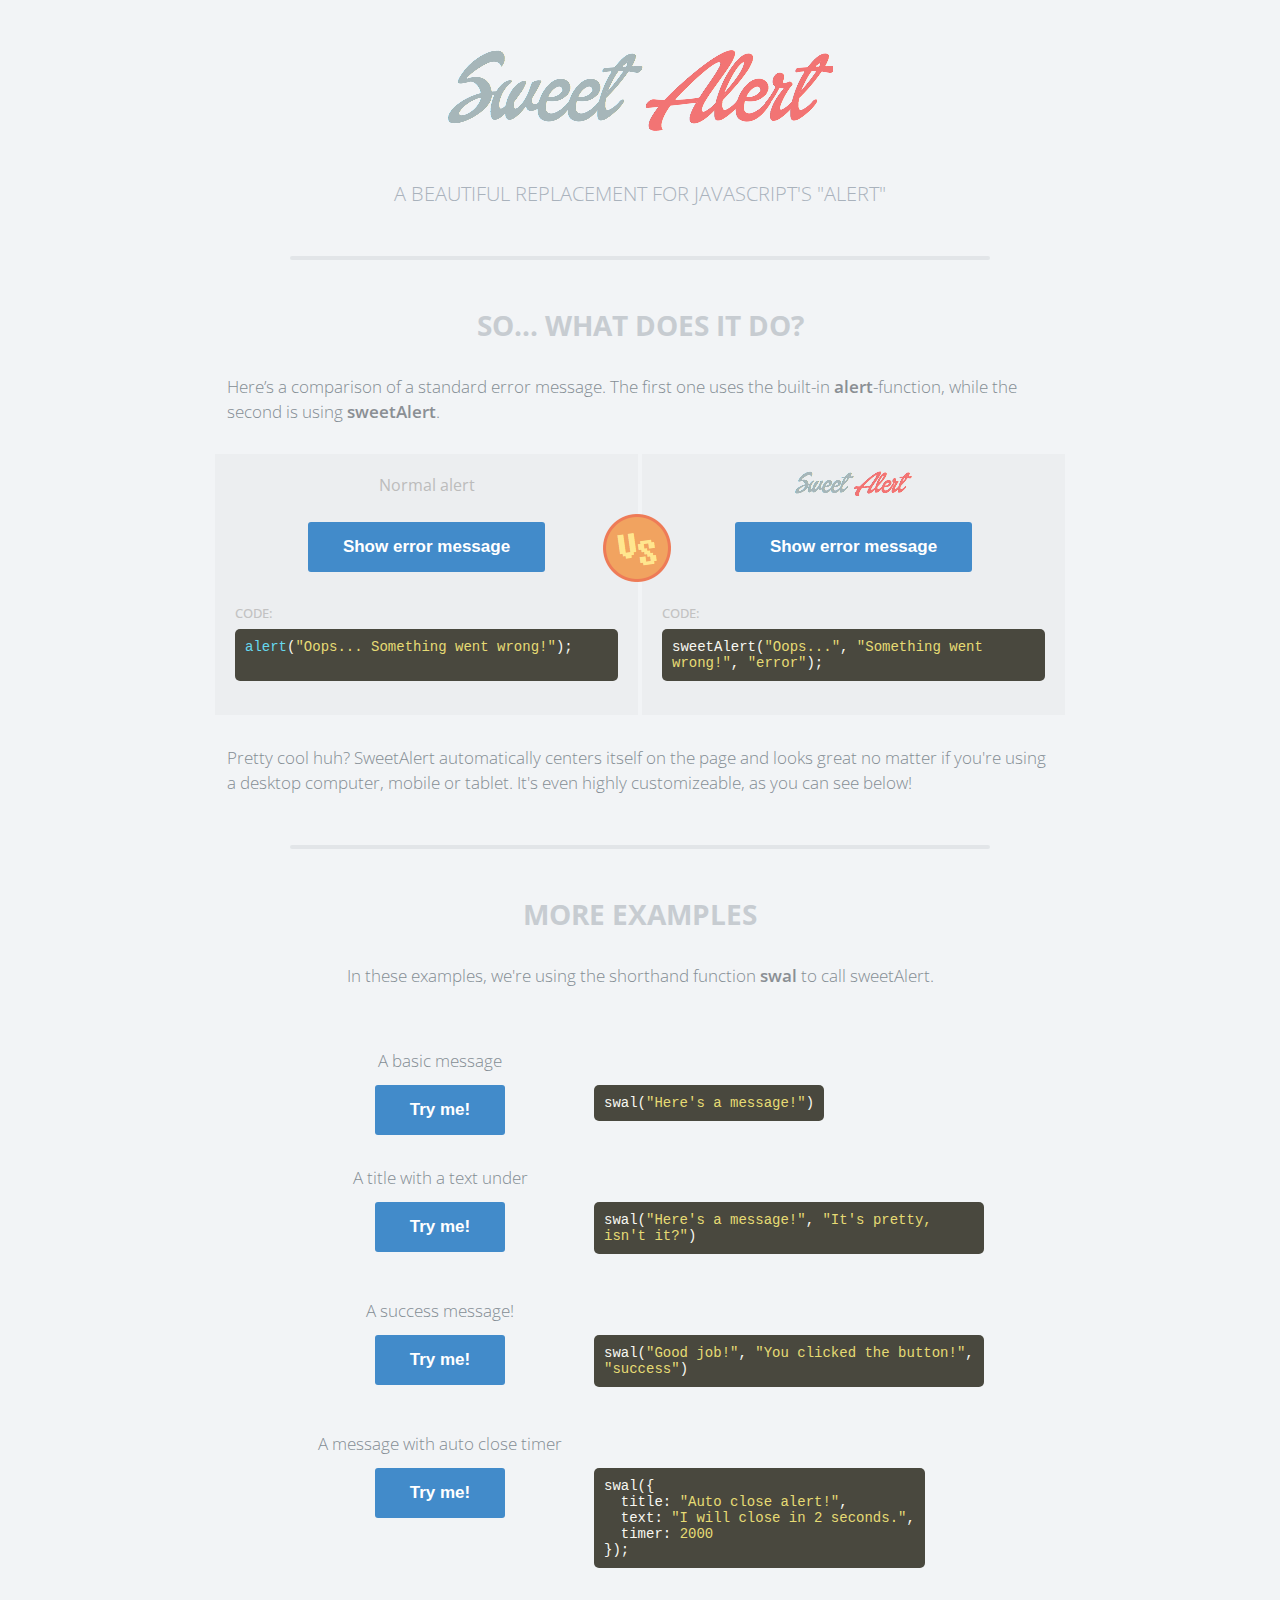
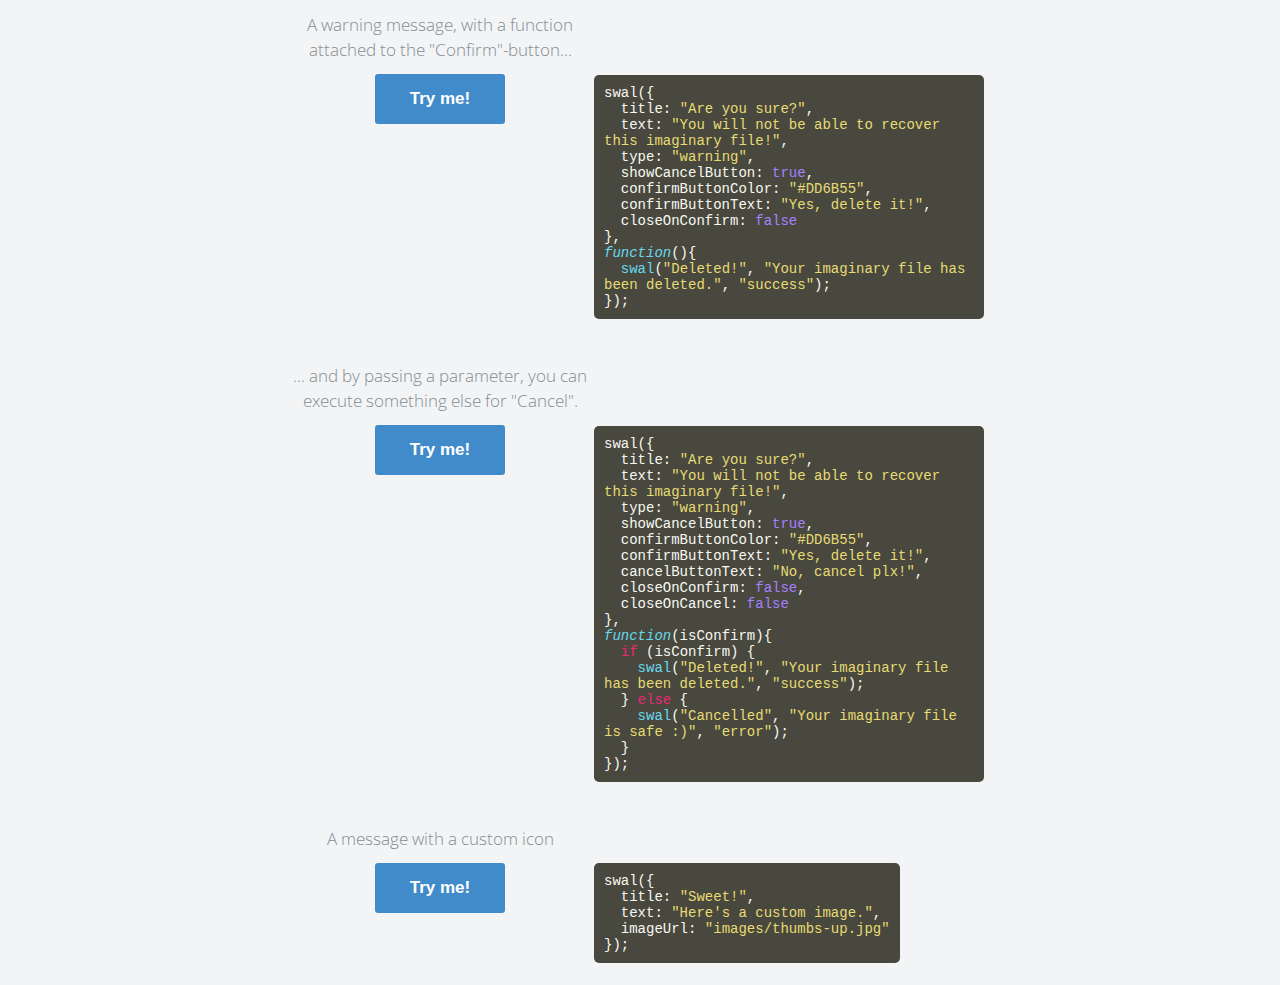
==== webModule/src/main/webapp/plugs/sweet-alert/index.html @ c9e10dd2 "first commit" ====
<!DOCTYPE HTML>
<html>
<head>
  <meta charset="utf-8">
  <meta http-equiv="Content-Type" content="text/html; charset=UTF-8" />
  <meta name="viewport" content="width=device-width, initial-scale=1, maximum-scale=1, user-scalable=0" />
  <link rel="stylesheet" href="css/example.css">
  <!-- This is what you need -->
  <script src="js/sweet-alert.js"></script>
  <link rel="stylesheet" href="css/sweet-alert.css">
  <!--.......................-->

</head>

<body>

<h1>Sweet Alert</h1>
<h2>A beautiful replacement for Javascript's "Alert"</h2>


<!-- What does it do? -->
<h3>So... What does it do?</h3>
<p>Here’s a comparison of a standard error message. The first one uses the built-in <strong>alert</strong>-function, while the second is using <strong>sweetAlert</strong>.</p>

<div class="showcase normal">
	<h4>Normal alert</h4>
	<button>Show error message</button>

	<h5>Code:</h5>
	<pre><span class="func">alert</span>(<span class="str">"Oops... Something went wrong!"</span>);

	</pre>

	<div class="vs-icon"></div>
</div>

<div class="showcase sweet">
	<h4>Sweet Alert</h4>
	<button>Show error message</button>

	<h5>Code:</h5>
	<pre>sweetAlert(<span class="str">"Oops..."</span>, <span class="str">"Something went wrong!"</span>, <span class="str">"error"</span>);</pre>
</div>

<p>Pretty cool huh? SweetAlert automatically centers itself on the page and looks great no matter if you're using a desktop computer, mobile or tablet. It's even highly customizeable, as you can see below!</p>


<!-- Examples -->
<h3>More examples</h3>

<p class="center">In these examples, we're using the shorthand function <strong>swal</strong> to call sweetAlert.</p>

<ul class="examples">

	<li class="message">
		<div class="ui">
			<p>A basic message</p>
			<button>Try me!</button>
		</div>
		<pre>swal(<span class="str">"Here's a message!"</span>)</pre>
	</li>

	<li class="title-text">
		<div class="ui">
			<p>A title with a text under</p>
			<button>Try me!</button>
		</div>
		<pre>swal(<span class="str">"Here's a message!"</span>, <span class="str">"It's pretty, isn't it?"</span>)</pre>
	</li>

	<li class="success">
		<div class="ui">
			<p>A success message!</p>
			<button>Try me!</button>
		</div>
		<pre>swal(<span class="str">"Good job!"</span>, <span class="str">"You clicked the button!"</span>, <span class="str">"success"</span>)</pre>
	</li>

	<li class="timer">
		<div class="ui">
			<p>A message with auto close timer</p>
			<button>Try me!</button>
		</div>
		<pre>swal({
&nbsp;&nbsp;title: <span class="str">"Auto close alert!"</span>,
&nbsp;&nbsp;text: <span class="str">"I will close in 2 seconds."</span>,
&nbsp;&nbsp;timer: <span class="str">2000</span>
});</pre>
	</li>

	<li class="warning confirm">
		<div class="ui">
			<p>A warning message, with a function attached to the "Confirm"-button...</p>
			<button>Try me!</button>
		</div>
		<pre>swal({
&nbsp;&nbsp;title: <span class="str">"Are you sure?"</span>,
&nbsp;&nbsp;text: <span class="str">"You will not be able to recover this imaginary file!"</span>,
&nbsp;&nbsp;type: <span class="str">"warning"</span>,
&nbsp;&nbsp;showCancelButton: <span class="val">true</span>,
&nbsp;&nbsp;confirmButtonColor: <span class="str">"#DD6B55"</span>,
&nbsp;&nbsp;confirmButtonText: <span class="str">"Yes, delete it!"</span>,
&nbsp;&nbsp;closeOnConfirm: <span class="val">false</span>
},
<span class="func"><i>function</i></span>(){
&nbsp;&nbsp;<span class="func">swal</span>(<span class="str">"Deleted!"</span>, <span class="str">"Your imaginary file has been deleted."</span>, <span class="str">"success"</span>);
});</pre>
	</li>

	<li class="warning cancel">
		<div class="ui">
			<p>... and by passing a parameter, you can execute something else for "Cancel".</p>
			<button>Try me!</button>
		</div>
		<pre>swal({
&nbsp;&nbsp;title: <span class="str">"Are you sure?"</span>,
&nbsp;&nbsp;text: <span class="str">"You will not be able to recover this imaginary file!"</span>,
&nbsp;&nbsp;type: <span class="str">"warning"</span>,
&nbsp;&nbsp;showCancelButton: <span class="val">true</span>,
&nbsp;&nbsp;confirmButtonColor: <span class="str">"#DD6B55"</span>,
&nbsp;&nbsp;confirmButtonText: <span class="str">"Yes, delete it!"</span>,
&nbsp;&nbsp;cancelButtonText: <span class="str">"No, cancel plx!"</span>,
&nbsp;&nbsp;closeOnConfirm: <span class="val">false</span>,
&nbsp;&nbsp;closeOnCancel: <span class="val">false</span>
},
<span class="func"><i>function</i></span>(isConfirm){
&nbsp;&nbsp;<span class="tag">if</span> (isConfirm) {
&nbsp;&nbsp;&nbsp;&nbsp;<span class="func">swal</span>(<span class="str">"Deleted!"</span>, <span class="str">"Your imaginary file has been deleted."</span>, <span class="str">"success"</span>);
&nbsp;&nbsp;} <span class="tag">else</span> {
	&nbsp;&nbsp;&nbsp;&nbsp;<span class="func">swal</span>(<span class="str">"Cancelled"</span>, <span class="str">"Your imaginary file is safe :)"</span>, <span class="str">"error"</span>);
&nbsp;&nbsp;}
});</pre>
	</li>

	<li class="custom-icon">
		<div class="ui">
			<p>A message with a custom icon</p>
			<button>Try me!</button>
		</div>
		<pre>swal({
&nbsp;&nbsp;title: <span class="str">"Sweet!"</span>,
&nbsp;&nbsp;text: <span class="str">"Here's a custom image."</span>,
&nbsp;&nbsp;imageUrl: <span class="str">"images/thumbs-up.jpg"</span>
});</pre>
	</li>

</ul>





<script>



document.querySelector('.showcase.normal button').onclick = function(){
	alert("Oops... Something went wrong!");
};

document.querySelector('.showcase.sweet button').onclick = function(){
	swal("Oops...", "Something went wrong!", "error");
};

document.querySelector('ul.examples li.message button').onclick = function(){
	swal("Here's a message!");
};

document.querySelector('ul.examples li.timer button').onclick = function(){
	swal({
		title: "Auto close alert!",
		text: "I will close in 2 seconds.",
		timer: 2000
	});
};

document.querySelector('ul.examples li.title-text button').onclick = function(){
	swal("Here's a message!", "It's pretty, isn't it?")
};

document.querySelector('ul.examples li.success button').onclick = function(){
	swal("Good job!", "You clicked the button!", "success");
};

document.querySelector('ul.examples li.warning.confirm button').onclick = function(){
	swal({
		title: "Are you sure?",
		text: "You will not be able to recover this imaginary file!",
		type: "warning",
		showCancelButton: true,
		confirmButtonColor: '#DD6B55',
		confirmButtonText: 'Yes, delete it!',
		closeOnConfirm: false,
		//closeOnCancel: false
	},
	function(){
		swal("Deleted!", "Your imaginary file has been deleted!", "success");
	});
};

document.querySelector('ul.examples li.warning.cancel button').onclick = function(){
	swal({
		title: "Are you sure?",
		text: "You will not be able to recover this imaginary file!",
		type: "warning",
		showCancelButton: true,
		confirmButtonColor: '#DD6B55',
		confirmButtonText: 'Yes, delete it!',
		cancelButtonText: "No, cancel plx!",
		closeOnConfirm: false,
		closeOnCancel: false
	},
	function(isConfirm){
    if (isConfirm){
      swal("Deleted!", "Your imaginary file has been deleted!", "success");
    } else {
      swal("Cancelled", "Your imaginary file is safe :)", "error");
    }
	});
};

document.querySelector('ul.examples li.custom-icon button').onclick = function(){
	swal({
		title: "Sweet!",
		text: "Here's a custom image.",
		imageUrl: 'images/thumbs-up.jpg'
	});
};

</script>



</body>

</html>
---- webModule/src/main/webapp/plugs/sweet-alert/css/example.css ----
@import url(http://fonts.useso.com/css?family=Open+Sans:400,600,700,300);
@import url(http://fonts.useso.com/css?family=Open+Sans+Condensed:700);
body {
  background-color: #f2f4f6;
  font-family: 'Open Sans', sans-serif;
  text-align: center; }

h1 {
  background-image: url("images/logo_big.png");
  background-image: -webkit-image-set(url("../images/logo_big.png") 1x, url("../images/logo_big@2x.png") 2x);
  width: 385px;
  height: 81px;
  text-indent: -9999px;
  white-space: nowrap;
  margin: 50px auto; }
  @media all and (max-width: 420px) {
    h1 {
      width: 300px;
      background-size: contain;
      background-repeat: no-repeat;
      background-position: center; } }
  @media all and (max-width: 330px) {
    h1 {
      width: 250px; } }

h2 {
  font-size: 20px;
  color: #A9B2BC;
  line-height: 25px;
  text-transform: uppercase;
  font-weight: 300;
  text-align: center;
  display: block; }

h3 {
  font-size: 28px;
  color: #C7CCD1;
  text-transform: uppercase;
  font-family: 'Open Sans Condensed', sans-serif;
  margin-top: 100px;
  text-align: center;
  position: relative; }
  h3#download-section {
    margin-top: 50px;
    padding-top: 40px; }
  h3::after {
    content: "";
    background-color: #e2e5e8;
    height: 4px;
    width: 700px;
    left: 50%;
    margin-left: -350px;
    position: absolute;
    margin-top: -50px;
    border-radius: 2px; }
    @media all and (max-width: 740px) {
      h3::after {
        width: auto;
        left: 20px;
        right: 20px;
        margin-left: 0; } }

a {
  text-decoration: none; }

p {
  max-width: 826px;
  margin: 30px auto;
  font-size: 17px;
  font-weight: 300;
  color: #848D94;
  line-height: 25px;
  text-align: left; }
  p.center {
    text-align: center; }
  p strong {
    color: #8A8F94;
    font-weight: 600; }
  p a {
    color: #9ECADF;
    font-weight: 600; }
    p a:hover {
      text-decoration: underline; }
    p a.twitter {
      color: #5eaade; }
    p a.dribbble {
      color: #f26798; }
    p a.github {
      color: #323131; }

button, .button {
  background-color: #428BCA;
  color: white;
  border: none;
  box-shadow: none;
  font-size: 17px;
  font-weight: 500;
  font-weight: 600;
  border-radius: 3px;
  padding: 15px 35px;
  margin: 26px 5px 0 5px;
  cursor: pointer; }
  button:focus, .button:focus {
    outline: none; }
  button:hover, .button:hover {
    background-color: #6699cc; }
  button:active, .button:active {
    background-color: #81ccee; }
  button.cancel, .button.cancel {
    background-color: #D0D0D0; }
    button.cancel:hover, .button.cancel:hover {
      background-color: #c8c8c8; }
    button.cancel:active, .button.cancel:active {
      background-color: #b6b6b6; }
  button.download, .button.download {
    position: fixed;
    right: 30px;
    top: 0;
    background-color: rgba(255, 255, 255, 0.9);
    color: #ABCADA;
    font-weight: 500;
    text-transform: uppercase;
    z-index: 3; }
    @media all and (max-width: 1278px) {
      button.download, .button.download {
        display: none; } }

.center-container {
  max-width: 700px;
  margin: 70px auto; }

pre {
  background-color: #49483e;
  color: #f8f8f2;
  padding: 10px;
  border-radius: 5px;
  white-space: pre-line;
  text-align: left;
  font-size: 14px;
  max-width: 600px; }
  pre .str {
    color: #e6db74; }
  pre .func {
    color: #66d9ef; }
  pre .val {
    color: #a381ff; }
  pre .tag {
    color: #e92772; }
  pre .attr {
    color: #a6e22d; }

.showcase {
  background-color: #eceef0;
  padding: 20px;
  display: inline-block;
  width: 383px;
  vertical-align: top;
  position: relative; }
  @media all and (max-width: 865px) {
    .showcase {
      margin: 5px auto;
      padding: 46px 20px; } }
  @media all and (max-width: 440px) {
    .showcase {
      width: auto; } }
  .showcase h4 {
    font-size: 16px;
    color: #BCBCBC;
    line-height: 22px;
    margin: 0 auto;
    font-weight: 400; }
  .showcase.sweet h4 {
    width: 117px;
    height: 25px;
    margin-top: -3px;
    text-indent: -9999px;
    background-image: url("images/logo_small.png");
    background-image: -webkit-image-set(url("../images/logo_small.png") 1x, url("../images/logo_small@2x.png") 2x); }
  .showcase h5 {
    margin-bottom: -7px;
    text-align: left;
    font-weight: 500;
    text-transform: uppercase;
    color: #c2c2c2; }
  .showcase button {
    margin-bottom: 10px; }
  .showcase .vs-icon {
    background-image: url("images/vs_icon.png");
    background-image: -webkit-image-set(url("../images/vs_icon.png") 1x, url("../images/vs_icon@2x.png") 2x);
    width: 69px;
    height: 69px;
    position: absolute;
    right: -34px;
    top: 60px;
    z-index: 2; }
    @media all and (max-width: 865px) {
      .showcase .vs-icon {
        margin: 5px auto;
        right: auto;
        left: 50%;
        margin-left: -35px;
        top: auto;
        bottom: -35px; } }

ul.examples {
  list-style-type: none;
  width: 700px;
  margin: 0 auto;
  text-align: left;
  padding-left: 0; }
  @media all and (max-width: 758px) {
    ul.examples {
      width: auto; } }
  ul.examples li {
    padding-left: 0; }
  ul.examples .ui, ul.examples pre {
    display: inline-block;
    vertical-align: top; }
    @media all and (max-width: 758px) {
      ul.examples .ui, ul.examples pre {
        display: block;
        max-width: none;
        margin: 0 auto; } }
  ul.examples .ui {
    width: 300px;
    text-align: center; }
    ul.examples .ui button {
      margin-top: 12px; }
    ul.examples .ui p {
      text-align: center;
      margin-bottom: 0; }
  ul.examples pre {
    max-width: 370px;
    margin-top: 67px; }
    @media all and (max-width: 758px) {
      ul.examples pre {
        margin-top: 16px !important;
        margin-bottom: 60px; } }
  ul.examples .warning pre {
    margin-top: 93px; }

ol {
  max-width: 700px;
  margin: 70px auto;
  list-style-position: inside;
  padding-left: 0; }
  ol li {
    color: #A7ADB2; }
    ol li p {
      margin-bottom: 10px; }

table {
  width: 700px;
  font-size: 14px;
  color: #8a8f94;
  margin: 10px auto;
  text-align: left;
  border-collapse: collapse; }
  @media all and (max-width: 750px) {
    table {
      width: auto;
      margin: 10px 20px; } }
  table th {
    background-color: white;
    padding: 9px;
    color: #acb9be;
    font-weight: 400;
    text-align: center;
    position: relative; }
    table th .border-left, table th .border-right {
      position: absolute;
      background-color: white;
      border-radius: 50%;
      top: 0;
      left: -17px;
      width: 37px;
      height: 37px; }
    table th .border-right {
      left: auto;
      right: -17px; }
    @media all and (max-width: 750px) {
      table th:nth-child(2) {
        display: none; } }
  table td {
    padding: 10px 20px;
    vertical-align: top; }
    table td:first-child {
      padding-left: 0px; }
    table td:last-child {
      padding-right: 0px; }
    @media all and (max-width: 750px) {
      table td:nth-child(2) {
        display: none; } }
    @media all and (max-width: 360px) {
      table td {
        padding: 10px 4px; }
        table td b {
          font-size: 13px; } }

footer {
  margin-top: 100px;
  padding-bottom: 30px;
  color: #9A999F;
  display: inline-block;
  position: relative;
  color: gray;
  font-weight: 400;
  color: #93a1aa;
  font-weight: 300; }
  footer .te-logo {
    text-indent: -99999px;
    background-size: contain;
    background-repeat: no-repeat;
    background-position: center center;
    height: 16px;
    width: 16px;
    display: inline-block;
    margin-right: 5px;
    background-image: url("../images/te-logo-small.svg");
    position: absolute;
    left: -22px;
    top: 3px; }
---- webModule/src/main/webapp/plugs/sweet-alert/css/sweet-alert.css ----
@import url(//fonts.useso.com/css?family=Open+Sans:400,600,700,300);
.sweet-overlay {
  background-color: rgba(0, 0, 0, 0.4);
  position: fixed;
  left: 0;
  right: 0;
  top: 0;
  bottom: 0;
  display: none;
  z-index: 1000; }

.sweet-alert {
  background-color: white;
  font-family: 'Open Sans', sans-serif;
  width: 478px;
  padding: 17px;
  border-radius: 5px;
  text-align: center;
  position: fixed;
  left: 50%;
  top: 50%;
  margin-left: -256px;
  margin-top: -200px;
  overflow: hidden;
  display: none;
  z-index: 2000; }
  @media all and (max-width: 540px) {
    .sweet-alert {
      width: auto;
      margin-left: 0;
      margin-right: 0;
      left: 15px;
      right: 15px; } }
  .sweet-alert h2 {
    color: #575757;
    font-size: 30px;
    text-align: center;
    font-weight: 600;
    text-transform: none;
    position: relative;
    margin: 25px 0;
    padding: 0;
    line-height: 25px;
    display: block; }
  .sweet-alert p {
    color: #797979;
    font-size: 16px;
    text-align: center;
    font-weight: 300;
    position: relative;
    margin: 0;
    padding: 0;
    line-height: normal; }
  .sweet-alert button {
    background-color: #AEDEF4;
    color: white;
    border: none;
    box-shadow: none;
    font-size: 17px;
    font-weight: 500;
    border-radius: 5px;
    padding: 10px 32px;
    margin: 26px 5px 0 5px;
    cursor: pointer; }
    .sweet-alert button:focus {
      outline: none;
      box-shadow: 0 0 2px rgba(128, 179, 235, 0.5), inset 0 0 0 1px rgba(0, 0, 0, 0.05); }
    .sweet-alert button:hover {
      background-color: #a1d9f2; }
    .sweet-alert button:active {
      background-color: #81ccee; }
    .sweet-alert button.cancel {
      background-color: #D0D0D0; }
      .sweet-alert button.cancel:hover {
        background-color: #c8c8c8; }
      .sweet-alert button.cancel:active {
        background-color: #b6b6b6; }
      .sweet-alert button.cancel:focus {
        box-shadow: rgba(197, 205, 211, 0.8) 0px 0px 2px, rgba(0, 0, 0, 0.0470588) 0px 0px 0px 1px inset !important; }
    .sweet-alert button::-moz-focus-inner {
      border: 0; }
  .sweet-alert[data-has-cancel-button=false] button {
    box-shadow: none !important;background: rgb(62,167,233)!important }
  .sweet-alert .icon {
    width: 80px;
    height: 80px;
    border: 4px solid gray;
    border-radius: 50%;
    margin: 20px auto;
    padding: 0;
    position: relative;
    box-sizing: content-box; }
    .sweet-alert .icon.error {
      border-color: #F27474; }
      .sweet-alert .icon.error .x-mark {
        position: relative;
        display: block; }
      .sweet-alert .icon.error .line {
        position: absolute;
        height: 5px;
        width: 47px;
        background-color: #F27474;
        display: block;
        top: 37px;
        border-radius: 2px; }
        .sweet-alert .icon.error .line.left {
          -webkit-transform: rotate(45deg);
          transform: rotate(45deg);
          left: 17px; }
        .sweet-alert .icon.error .line.right {
          -webkit-transform: rotate(-45deg);
          transform: rotate(-45deg);
          right: 16px; }
    .sweet-alert .icon.warning {
      border-color: #F8BB86; }
      .sweet-alert .icon.warning .body {
        position: absolute;
        width: 5px;
        height: 47px;
        left: 50%;
        top: 10px;
        border-radius: 2px;
        margin-left: -2px;
        background-color: #F8BB86; }
      .sweet-alert .icon.warning .dot {
        position: absolute;
        width: 7px;
        height: 7px;
        border-radius: 50%;
        margin-left: -3px;
        left: 50%;
        bottom: 10px;
        background-color: #F8BB86; }
    .sweet-alert .icon.info {
      border-color: #C9DAE1; }
      .sweet-alert .icon.info::before {
        content: "";
        position: absolute;
        width: 5px;
        height: 29px;
        left: 50%;
        bottom: 17px;
        border-radius: 2px;
        margin-left: -2px;
        background-color: #C9DAE1; }
      .sweet-alert .icon.info::after {
        content: "";
        position: absolute;
        width: 7px;
        height: 7px;
        border-radius: 50%;
        margin-left: -3px;
        top: 19px;
        background-color: #C9DAE1; }
    .sweet-alert .icon.success {
      border-color: #A5DC86; }
      .sweet-alert .icon.success::before, .sweet-alert .icon.success::after {
        content: '';
        border-radius: 50%;
        position: absolute;
        width: 60px;
        height: 120px;
        background: white;
        -webkit-transform: rotate(45deg);
        transform: rotate(45deg); }
      .sweet-alert .icon.success::before {
        border-radius: 120px 0 0 120px;
        top: -7px;
        left: -33px;
        -webkit-transform: rotate(-45deg);
        transform: rotate(-45deg);
        -webkit-transform-origin: 60px 60px;
        transform-origin: 60px 60px; }
      .sweet-alert .icon.success::after {
        border-radius: 0 120px 120px 0;
        top: -11px;
        left: 30px;
        -webkit-transform: rotate(-45deg);
        transform: rotate(-45deg);
        -webkit-transform-origin: 0px 60px;
        transform-origin: 0px 60px; }
      .sweet-alert .icon.success .placeholder {
        width: 80px;
        height: 80px;
        border: 4px solid rgba(165, 220, 134, 0.2);
        border-radius: 50%;
        box-sizing: content-box;
        position: absolute;
        left: -4px;
        top: -4px;
        z-index: 2; }
      .sweet-alert .icon.success .fix {
        width: 5px;
        height: 90px;
        background-color: white;
        position: absolute;
        left: 28px;
        top: 8px;
        z-index: 1;
        -webkit-transform: rotate(-45deg);
        transform: rotate(-45deg); }
      .sweet-alert .icon.success .line {
        height: 5px;
        background-color: #A5DC86;
        display: block;
        border-radius: 2px;
        position: absolute;
        z-index: 2; }
        .sweet-alert .icon.success .line.tip {
          width: 25px;
          left: 14px;
          top: 46px;
          -webkit-transform: rotate(45deg);
          transform: rotate(45deg); }
        .sweet-alert .icon.success .line.long {
          width: 47px;
          right: 8px;
          top: 38px;
          -webkit-transform: rotate(-45deg);
          transform: rotate(-45deg); }
    .sweet-alert .icon.custom {
      background-size: contain;
      border-radius: 0;
      border: none;
      background-position: center center;
      background-repeat: no-repeat; }

/*
 * Animations
 */
@-webkit-keyframes showSweetAlert {
  0% {
    transform: scale(0.7);
    -webkit-transform: scale(0.7); }
  45% {
    transform: scale(1.05);
    -webkit-transform: scale(1.05); }
  80% {
    transform: scale(0.95);
    -webkit-tranform: scale(0.95); }
  100% {
    transform: scale(1);
    -webkit-transform: scale(1); } }
@-moz-keyframes showSweetAlert {
  0% {
    transform: scale(0.7);
    -webkit-transform: scale(0.7); }
  45% {
    transform: scale(1.05);
    -webkit-transform: scale(1.05); }
  80% {
    transform: scale(0.95);
    -webkit-tranform: scale(0.95); }
  100% {
    transform: scale(1);
    -webkit-transform: scale(1); } }
@keyframes showSweetAlert {
  0% {
    transform: scale(0.7);
    -webkit-transform: scale(0.7); }
  45% {
    transform: scale(1.05);
    -webkit-transform: scale(1.05); }
  80% {
    transform: scale(0.95);
    -webkit-tranform: scale(0.95); }
  100% {
    transform: scale(1);
    -webkit-transform: scale(1); } }
@-webkit-keyframes hideSweetAlert {
  0% {
    transform: scale(1);
    -webkit-transform: scale(1); }
  100% {
    transform: scale(0.5);
    -webkit-transform: scale(0.5); } }
@-moz-keyframes hideSweetAlert {
  0% {
    transform: scale(1);
    -webkit-transform: scale(1); }
  100% {
    transform: scale(0.5);
    -webkit-transform: scale(0.5); } }
@keyframes hideSweetAlert {
  0% {
    transform: scale(1);
    -webkit-transform: scale(1); }
  100% {
    transform: scale(0.5);
    -webkit-transform: scale(0.5); } }
.showSweetAlert {
  -webkit-animation: showSweetAlert 0.3s;
  -moz-animation: showSweetAlert 0.3s;
  animation: showSweetAlert 0.3s; }

.hideSweetAlert {
  -webkit-animation: hideSweetAlert 0.2s;
  -moz-animation: hideSweetAlert 0.2s;
  animation: hideSweetAlert 0.2s; }

@-webkit-keyframes animateSuccessTip {
  0% {
    width: 0;
    left: 1px;
    top: 19px; }
  54% {
    width: 0;
    left: 1px;
    top: 19px; }
  70% {
    width: 50px;
    left: -8px;
    top: 37px; }
  84% {
    width: 17px;
    left: 21px;
    top: 48px; }
  100% {
    width: 25px;
    left: 14px;
    top: 45px; } }
@-moz-keyframes animateSuccessTip {
  0% {
    width: 0;
    left: 1px;
    top: 19px; }
  54% {
    width: 0;
    left: 1px;
    top: 19px; }
  70% {
    width: 50px;
    left: -8px;
    top: 37px; }
  84% {
    width: 17px;
    left: 21px;
    top: 48px; }
  100% {
    width: 25px;
    left: 14px;
    top: 45px; } }
@keyframes animateSuccessTip {
  0% {
    width: 0;
    left: 1px;
    top: 19px; }
  54% {
    width: 0;
    left: 1px;
    top: 19px; }
  70% {
    width: 50px;
    left: -8px;
    top: 37px; }
  84% {
    width: 17px;
    left: 21px;
    top: 48px; }
  100% {
    width: 25px;
    left: 14px;
    top: 45px; } }
@-webkit-keyframes animateSuccessLong {
  0% {
    width: 0;
    right: 46px;
    top: 54px; }
  65% {
    width: 0;
    right: 46px;
    top: 54px; }
  84% {
    width: 55px;
    right: 0px;
    top: 35px; }
  100% {
    width: 47px;
    right: 8px;
    top: 38px; } }
@-moz-keyframes animateSuccessLong {
  0% {
    width: 0;
    right: 46px;
    top: 54px; }
  65% {
    width: 0;
    right: 46px;
    top: 54px; }
  84% {
    width: 55px;
    right: 0px;
    top: 35px; }
  100% {
    width: 47px;
    right: 8px;
    top: 38px; } }
@keyframes animateSuccessLong {
  0% {
    width: 0;
    right: 46px;
    top: 54px; }
  65% {
    width: 0;
    right: 46px;
    top: 54px; }
  84% {
    width: 55px;
    right: 0px;
    top: 35px; }
  100% {
    width: 47px;
    right: 8px;
    top: 38px; } }
@-webkit-keyframes rotatePlaceholder {
  0% {
    transform: rotate(-45deg);
    -webkit-transform: rotate(-45deg); }
  5% {
    transform: rotate(-45deg);
    -webkit-transform: rotate(-45deg); }
  12% {
    transform: rotate(-405deg);
    -webkit-transform: rotate(-405deg); }
  100% {
    transform: rotate(-405deg);
    -webkit-transform: rotate(-405deg); } }
@-moz-keyframes rotatePlaceholder {
  0% {
    transform: rotate(-45deg);
    -webkit-transform: rotate(-45deg); }
  5% {
    transform: rotate(-45deg);
    -webkit-transform: rotate(-45deg); }
  12% {
    transform: rotate(-405deg);
    -webkit-transform: rotate(-405deg); }
  100% {
    transform: rotate(-405deg);
    -webkit-transform: rotate(-405deg); } }
@keyframes rotatePlaceholder {
  0% {
    transform: rotate(-45deg);
    -webkit-transform: rotate(-45deg); }
  5% {
    transform: rotate(-45deg);
    -webkit-transform: rotate(-45deg); }
  12% {
    transform: rotate(-405deg);
    -webkit-transform: rotate(-405deg); }
  100% {
    transform: rotate(-405deg);
    -webkit-transform: rotate(-405deg); } }
.animateSuccessTip {
  -webkit-animation: animateSuccessTip 0.75s;
  -moz-animation: animateSuccessTip 0.75s;
  animation: animateSuccessTip 0.75s; }

.animateSuccessLong {
  -webkit-animation: animateSuccessLong 0.75s;
  -moz-animation: animateSuccessLong 0.75s;
  animation: animateSuccessLong 0.75s; }

.icon.success.animate::after {
  -webkit-animation: rotatePlaceholder 4.25s ease-in;
  -moz-animation: rotatePlaceholder 4.25s ease-in;
  animation: rotatePlaceholder 4.25s ease-in; }

@-webkit-keyframes animateErrorIcon {
  0% {
    transform: rotateX(100deg);
    -webkit-transform: rotateX(100deg);
    opacity: 0; }
  100% {
    transform: rotateX(0deg);
    -webkit-transform: rotateX(0deg);
    opacity: 1; } }
@-moz-keyframes animateErrorIcon {
  0% {
    transform: rotateX(100deg);
    -webkit-transform: rotateX(100deg);
    opacity: 0; }
  100% {
    transform: rotateX(0deg);
    -webkit-transform: rotateX(0deg);
    opacity: 1; } }
@keyframes animateErrorIcon {
  0% {
    transform: rotateX(100deg);
    -webkit-transform: rotateX(100deg);
    opacity: 0; }
  100% {
    transform: rotateX(0deg);
    -webkit-transform: rotateX(0deg);
    opacity: 1; } }
.animateErrorIcon {
  -webkit-animation: animateErrorIcon 0.5s;
  -moz-animation: animateErrorIcon 0.5s;
  animation: animateErrorIcon 0.5s; }

@-webkit-keyframes animateXMark {
  0% {
    transform: scale(0.4);
    -webkit-transform: scale(0.4);
    margin-top: 26px;
    opacity: 0; }
  50% {
    transform: scale(0.4);
    -webkit-transform: scale(0.4);
    margin-top: 26px;
    opacity: 0; }
  80% {
    transform: scale(1.15);
    -webkit-transform: scale(1.15);
    margin-top: -6px; }
  100% {
    transform: scale(1);
    -webkit-transform: scale(1);
    margin-top: 0;
    opacity: 1; } }
@-moz-keyframes animateXMark {
  0% {
    transform: scale(0.4);
    -webkit-transform: scale(0.4);
    margin-top: 26px;
    opacity: 0; }
  50% {
    transform: scale(0.4);
    -webkit-transform: scale(0.4);
    margin-top: 26px;
    opacity: 0; }
  80% {
    transform: scale(1.15);
    -webkit-transform: scale(1.15);
    margin-top: -6px; }
  100% {
    transform: scale(1);
    -webkit-transform: scale(1);
    margin-top: 0;
    opacity: 1; } }
@keyframes animateXMark {
  0% {
    transform: scale(0.4);
    -webkit-transform: scale(0.4);
    margin-top: 26px;
    opacity: 0; }
  50% {
    transform: scale(0.4);
    -webkit-transform: scale(0.4);
    margin-top: 26px;
    opacity: 0; }
  80% {
    transform: scale(1.15);
    -webkit-transform: scale(1.15);
    margin-top: -6px; }
  100% {
    transform: scale(1);
    -webkit-transform: scale(1);
    margin-top: 0;
    opacity: 1; } }
.animateXMark {
  -webkit-animation: animateXMark 0.5s;
  -moz-animation: animateXMark 0.5s;
  animation: animateXMark 0.5s; }

@-webkit-keyframes pulseWarning {
  0% {
    border-color: #F8D486; }
  100% {
    border-color: #F8BB86; } }
@-moz-keyframes pulseWarning {
  0% {
    border-color: #F8D486; }
  100% {
    border-color: #F8BB86; } }
@keyframes pulseWarning {
  0% {
    border-color: #F8D486; }
  100% {
    border-color: #F8BB86; } }
.pulseWarning {
  -webkit-animation: pulseWarning 0.75s infinite alternate;
  -moz-animation: pulseWarning 0.75s infinite alternate;
  animation: pulseWarning 0.75s infinite alternate; }

@-webkit-keyframes pulseWarningIns {
  0% {
    background-color: #F8D486; }
  100% {
    background-color: #F8BB86; } }
@-moz-keyframes pulseWarningIns {
  0% {
    background-color: #F8D486; }
  100% {
    background-color: #F8BB86; } }
@keyframes pulseWarningIns {
  0% {
    background-color: #F8D486; }
  100% {
    background-color: #F8BB86; } }
.pulseWarningIns {
  -webkit-animation: pulseWarningIns 0.75s infinite alternate;
  -moz-animation: pulseWarningIns 0.75s infinite alternate;
  animation: pulseWarningIns 0.75s infinite alternate; }
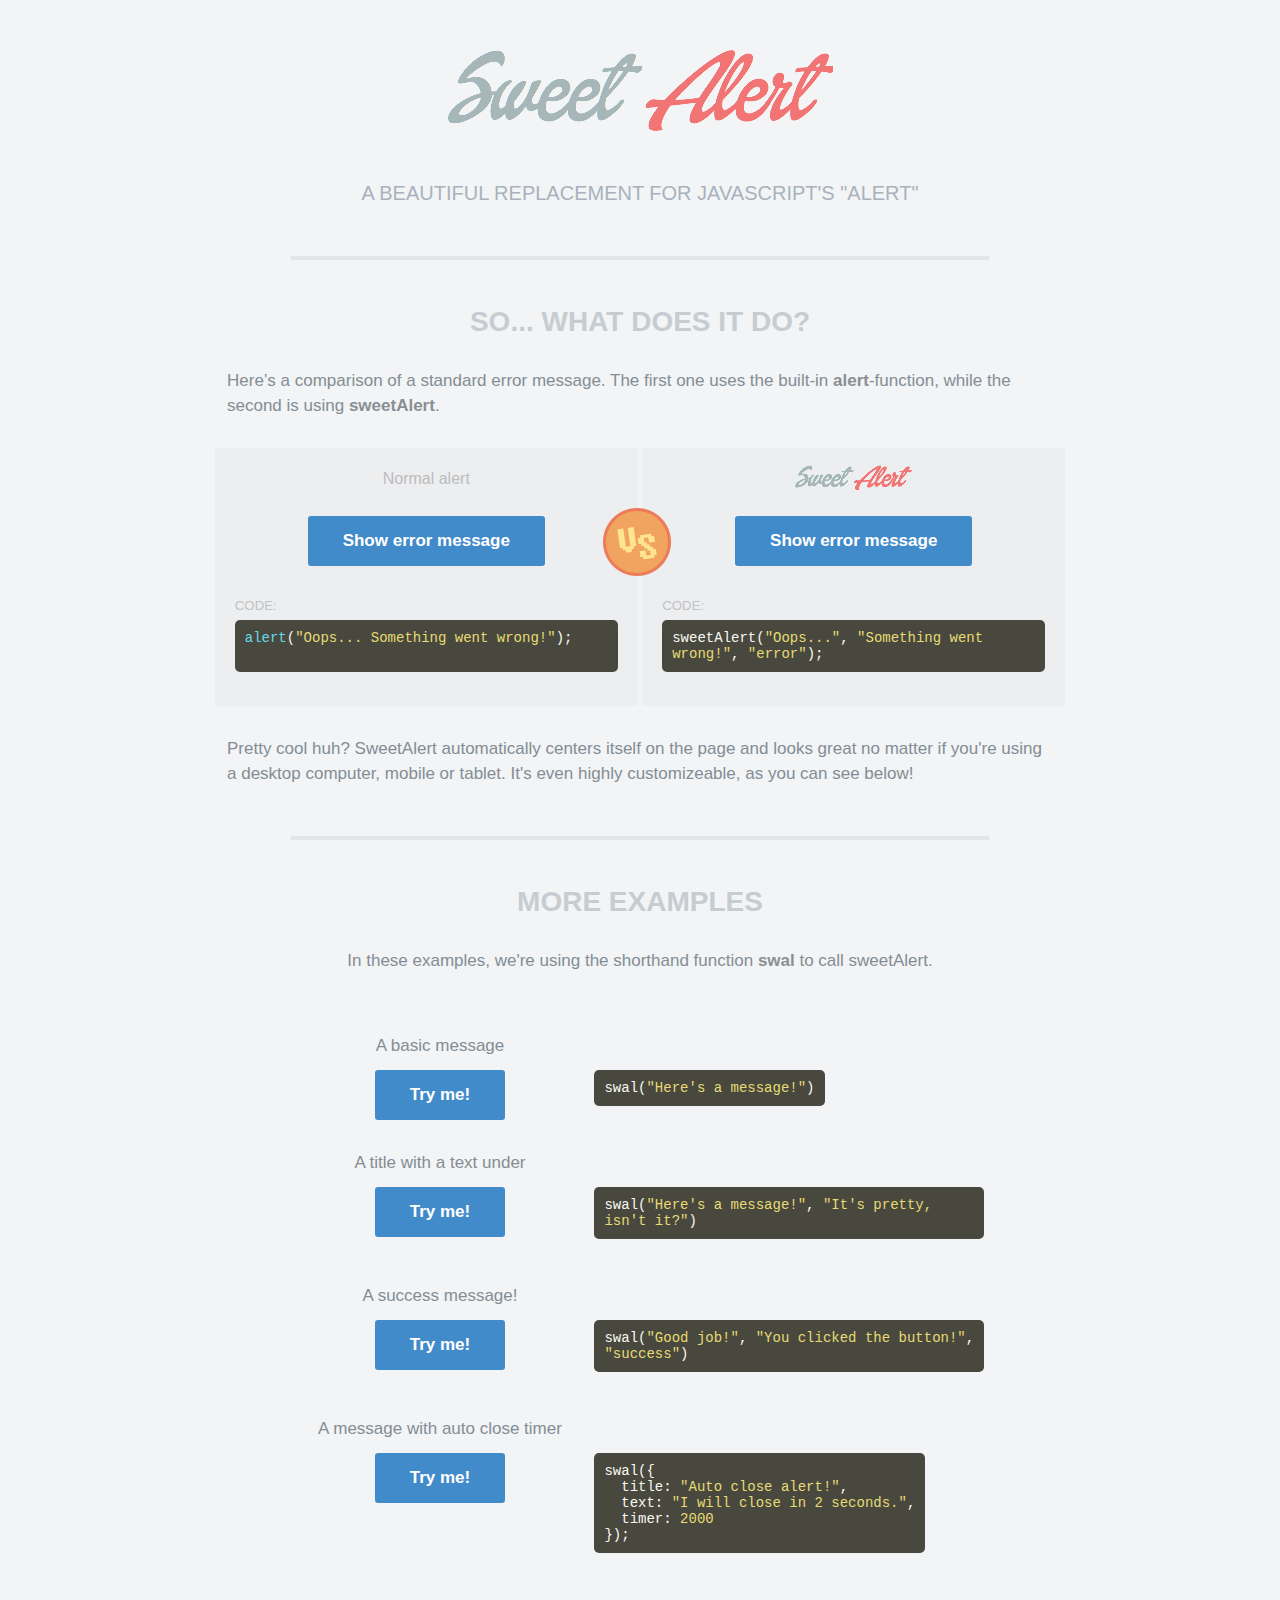
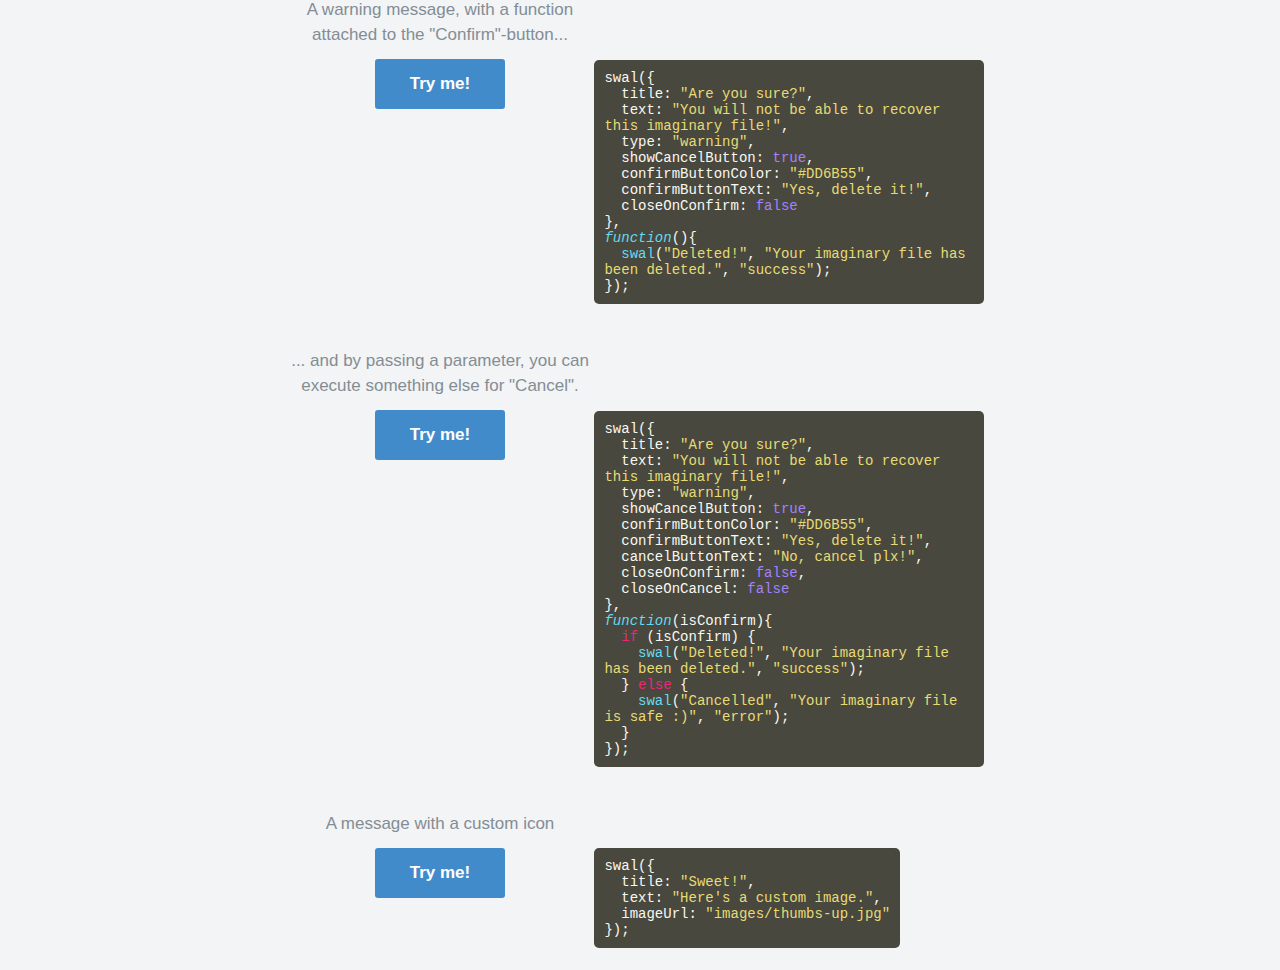
==== commit 21b1e9f3: "格式化优化" ====
--- a/webModule/src/main/webapp/plugs/sweet-alert/index.html
+++ b/webModule/src/main/webapp/plugs/sweet-alert/index.html
@@ -1,48 +1,53 @@
 <!DOCTYPE HTML>
 <html>
 <head>
-  <meta charset="utf-8">
-  <meta http-equiv="Content-Type" content="text/html; charset=UTF-8" />
-  <meta name="viewport" content="width=device-width, initial-scale=1, maximum-scale=1, user-scalable=0" />
-  <link rel="stylesheet" href="css/example.css">
-  <!-- This is what you need -->
-  <script src="js/sweet-alert.js"></script>
-  <link rel="stylesheet" href="css/sweet-alert.css">
-  <!--.......................-->
+    <meta charset="utf-8">
+    <meta http-equiv="Content-Type" content="text/html; charset=UTF-8"/>
+    <meta name="viewport" content="width=device-width, initial-scale=1, maximum-scale=1, user-scalable=0"/>
+    <link rel="stylesheet" href="css/example.css">
+    <!-- This is what you need -->
+    <script src="js/sweet-alert.js"></script>
+    <link rel="stylesheet" href="css/sweet-alert.css">
+    <!--.......................-->
 
 </head>
 
 <body>
 
 <h1>Sweet Alert</h1>
+
 <h2>A beautiful replacement for Javascript's "Alert"</h2>
 
 
 <!-- What does it do? -->
 <h3>So... What does it do?</h3>
-<p>Here’s a comparison of a standard error message. The first one uses the built-in <strong>alert</strong>-function, while the second is using <strong>sweetAlert</strong>.</p>
+
+<p>Here’s a comparison of a standard error message. The first one uses the built-in <strong>alert</strong>-function,
+    while the second is using <strong>sweetAlert</strong>.</p>
 
 <div class="showcase normal">
-	<h4>Normal alert</h4>
-	<button>Show error message</button>
-
-	<h5>Code:</h5>
+    <h4>Normal alert</h4>
+    <button>Show error message</button>
+
+    <h5>Code:</h5>
 	<pre><span class="func">alert</span>(<span class="str">"Oops... Something went wrong!"</span>);
 
 	</pre>
 
-	<div class="vs-icon"></div>
+    <div class="vs-icon"></div>
 </div>
 
 <div class="showcase sweet">
-	<h4>Sweet Alert</h4>
-	<button>Show error message</button>
-
-	<h5>Code:</h5>
-	<pre>sweetAlert(<span class="str">"Oops..."</span>, <span class="str">"Something went wrong!"</span>, <span class="str">"error"</span>);</pre>
+    <h4>Sweet Alert</h4>
+    <button>Show error message</button>
+
+    <h5>Code:</h5>
+    <pre>sweetAlert(<span class="str">"Oops..."</span>, <span class="str">"Something went wrong!"</span>, <span
+            class="str">"error"</span>);</pre>
 </div>
 
-<p>Pretty cool huh? SweetAlert automatically centers itself on the page and looks great no matter if you're using a desktop computer, mobile or tablet. It's even highly customizeable, as you can see below!</p>
+<p>Pretty cool huh? SweetAlert automatically centers itself on the page and looks great no matter if you're using a
+    desktop computer, mobile or tablet. It's even highly customizeable, as you can see below!</p>
 
 
 <!-- Examples -->
@@ -52,47 +57,48 @@
 
 <ul class="examples">
 
-	<li class="message">
-		<div class="ui">
-			<p>A basic message</p>
-			<button>Try me!</button>
-		</div>
-		<pre>swal(<span class="str">"Here's a message!"</span>)</pre>
-	</li>
-
-	<li class="title-text">
-		<div class="ui">
-			<p>A title with a text under</p>
-			<button>Try me!</button>
-		</div>
-		<pre>swal(<span class="str">"Here's a message!"</span>, <span class="str">"It's pretty, isn't it?"</span>)</pre>
-	</li>
-
-	<li class="success">
-		<div class="ui">
-			<p>A success message!</p>
-			<button>Try me!</button>
-		</div>
-		<pre>swal(<span class="str">"Good job!"</span>, <span class="str">"You clicked the button!"</span>, <span class="str">"success"</span>)</pre>
-	</li>
-
-	<li class="timer">
-		<div class="ui">
-			<p>A message with auto close timer</p>
-			<button>Try me!</button>
-		</div>
+    <li class="message">
+        <div class="ui">
+            <p>A basic message</p>
+            <button>Try me!</button>
+        </div>
+        <pre>swal(<span class="str">"Here's a message!"</span>)</pre>
+    </li>
+
+    <li class="title-text">
+        <div class="ui">
+            <p>A title with a text under</p>
+            <button>Try me!</button>
+        </div>
+        <pre>swal(<span class="str">"Here's a message!"</span>, <span class="str">"It's pretty, isn't it?"</span>)</pre>
+    </li>
+
+    <li class="success">
+        <div class="ui">
+            <p>A success message!</p>
+            <button>Try me!</button>
+        </div>
+        <pre>swal(<span class="str">"Good job!"</span>, <span class="str">"You clicked the button!"</span>, <span
+                class="str">"success"</span>)</pre>
+    </li>
+
+    <li class="timer">
+        <div class="ui">
+            <p>A message with auto close timer</p>
+            <button>Try me!</button>
+        </div>
 		<pre>swal({
 &nbsp;&nbsp;title: <span class="str">"Auto close alert!"</span>,
 &nbsp;&nbsp;text: <span class="str">"I will close in 2 seconds."</span>,
 &nbsp;&nbsp;timer: <span class="str">2000</span>
 });</pre>
-	</li>
-
-	<li class="warning confirm">
-		<div class="ui">
-			<p>A warning message, with a function attached to the "Confirm"-button...</p>
-			<button>Try me!</button>
-		</div>
+    </li>
+
+    <li class="warning confirm">
+        <div class="ui">
+            <p>A warning message, with a function attached to the "Confirm"-button...</p>
+            <button>Try me!</button>
+        </div>
 		<pre>swal({
 &nbsp;&nbsp;title: <span class="str">"Are you sure?"</span>,
 &nbsp;&nbsp;text: <span class="str">"You will not be able to recover this imaginary file!"</span>,
@@ -103,15 +109,16 @@
 &nbsp;&nbsp;closeOnConfirm: <span class="val">false</span>
 },
 <span class="func"><i>function</i></span>(){
-&nbsp;&nbsp;<span class="func">swal</span>(<span class="str">"Deleted!"</span>, <span class="str">"Your imaginary file has been deleted."</span>, <span class="str">"success"</span>);
-});</pre>
-	</li>
-
-	<li class="warning cancel">
-		<div class="ui">
-			<p>... and by passing a parameter, you can execute something else for "Cancel".</p>
-			<button>Try me!</button>
-		</div>
+&nbsp;&nbsp;<span class="func">swal</span>(<span class="str">"Deleted!"</span>, <span class="str">"Your imaginary file has been deleted."</span>, <span
+                    class="str">"success"</span>);
+});</pre>
+    </li>
+
+    <li class="warning cancel">
+        <div class="ui">
+            <p>... and by passing a parameter, you can execute something else for "Cancel".</p>
+            <button>Try me!</button>
+        </div>
 		<pre>swal({
 &nbsp;&nbsp;title: <span class="str">"Are you sure?"</span>,
 &nbsp;&nbsp;text: <span class="str">"You will not be able to recover this imaginary file!"</span>,
@@ -125,112 +132,109 @@
 },
 <span class="func"><i>function</i></span>(isConfirm){
 &nbsp;&nbsp;<span class="tag">if</span> (isConfirm) {
-&nbsp;&nbsp;&nbsp;&nbsp;<span class="func">swal</span>(<span class="str">"Deleted!"</span>, <span class="str">"Your imaginary file has been deleted."</span>, <span class="str">"success"</span>);
+&nbsp;&nbsp;&nbsp;&nbsp;<span class="func">swal</span>(<span class="str">"Deleted!"</span>, <span class="str">"Your imaginary file has been deleted."</span>, <span
+                    class="str">"success"</span>);
 &nbsp;&nbsp;} <span class="tag">else</span> {
-	&nbsp;&nbsp;&nbsp;&nbsp;<span class="func">swal</span>(<span class="str">"Cancelled"</span>, <span class="str">"Your imaginary file is safe :)"</span>, <span class="str">"error"</span>);
+	&nbsp;&nbsp;&nbsp;&nbsp;<span class="func">swal</span>(<span class="str">"Cancelled"</span>, <span class="str">"Your imaginary file is safe :)"</span>, <span
+                    class="str">"error"</span>);
 &nbsp;&nbsp;}
 });</pre>
-	</li>
-
-	<li class="custom-icon">
-		<div class="ui">
-			<p>A message with a custom icon</p>
-			<button>Try me!</button>
-		</div>
+    </li>
+
+    <li class="custom-icon">
+        <div class="ui">
+            <p>A message with a custom icon</p>
+            <button>Try me!</button>
+        </div>
 		<pre>swal({
 &nbsp;&nbsp;title: <span class="str">"Sweet!"</span>,
 &nbsp;&nbsp;text: <span class="str">"Here's a custom image."</span>,
 &nbsp;&nbsp;imageUrl: <span class="str">"images/thumbs-up.jpg"</span>
 });</pre>
-	</li>
+    </li>
 
 </ul>
 
 
-
-
-
 <script>
 
 
-
-document.querySelector('.showcase.normal button').onclick = function(){
-	alert("Oops... Something went wrong!");
-};
-
-document.querySelector('.showcase.sweet button').onclick = function(){
-	swal("Oops...", "Something went wrong!", "error");
-};
-
-document.querySelector('ul.examples li.message button').onclick = function(){
-	swal("Here's a message!");
-};
-
-document.querySelector('ul.examples li.timer button').onclick = function(){
-	swal({
-		title: "Auto close alert!",
-		text: "I will close in 2 seconds.",
-		timer: 2000
-	});
-};
-
-document.querySelector('ul.examples li.title-text button').onclick = function(){
-	swal("Here's a message!", "It's pretty, isn't it?")
-};
-
-document.querySelector('ul.examples li.success button').onclick = function(){
-	swal("Good job!", "You clicked the button!", "success");
-};
-
-document.querySelector('ul.examples li.warning.confirm button').onclick = function(){
-	swal({
-		title: "Are you sure?",
-		text: "You will not be able to recover this imaginary file!",
-		type: "warning",
-		showCancelButton: true,
-		confirmButtonColor: '#DD6B55',
-		confirmButtonText: 'Yes, delete it!',
-		closeOnConfirm: false,
-		//closeOnCancel: false
-	},
-	function(){
-		swal("Deleted!", "Your imaginary file has been deleted!", "success");
-	});
-};
-
-document.querySelector('ul.examples li.warning.cancel button').onclick = function(){
-	swal({
-		title: "Are you sure?",
-		text: "You will not be able to recover this imaginary file!",
-		type: "warning",
-		showCancelButton: true,
-		confirmButtonColor: '#DD6B55',
-		confirmButtonText: 'Yes, delete it!',
-		cancelButtonText: "No, cancel plx!",
-		closeOnConfirm: false,
-		closeOnCancel: false
-	},
-	function(isConfirm){
-    if (isConfirm){
-      swal("Deleted!", "Your imaginary file has been deleted!", "success");
-    } else {
-      swal("Cancelled", "Your imaginary file is safe :)", "error");
-    }
-	});
-};
-
-document.querySelector('ul.examples li.custom-icon button').onclick = function(){
-	swal({
-		title: "Sweet!",
-		text: "Here's a custom image.",
-		imageUrl: 'images/thumbs-up.jpg'
-	});
-};
+    document.querySelector('.showcase.normal button').onclick = function () {
+        alert("Oops... Something went wrong!");
+    };
+
+    document.querySelector('.showcase.sweet button').onclick = function () {
+        swal("Oops...", "Something went wrong!", "error");
+    };
+
+    document.querySelector('ul.examples li.message button').onclick = function () {
+        swal("Here's a message!");
+    };
+
+    document.querySelector('ul.examples li.timer button').onclick = function () {
+        swal({
+            title: "Auto close alert!",
+            text: "I will close in 2 seconds.",
+            timer: 2000
+        });
+    };
+
+    document.querySelector('ul.examples li.title-text button').onclick = function () {
+        swal("Here's a message!", "It's pretty, isn't it?")
+    };
+
+    document.querySelector('ul.examples li.success button').onclick = function () {
+        swal("Good job!", "You clicked the button!", "success");
+    };
+
+    document.querySelector('ul.examples li.warning.confirm button').onclick = function () {
+        swal({
+                    title: "Are you sure?",
+                    text: "You will not be able to recover this imaginary file!",
+                    type: "warning",
+                    showCancelButton: true,
+                    confirmButtonColor: '#DD6B55',
+                    confirmButtonText: 'Yes, delete it!',
+                    closeOnConfirm: false,
+                    //closeOnCancel: false
+                },
+                function () {
+                    swal("Deleted!", "Your imaginary file has been deleted!", "success");
+                });
+    };
+
+    document.querySelector('ul.examples li.warning.cancel button').onclick = function () {
+        swal({
+                    title: "Are you sure?",
+                    text: "You will not be able to recover this imaginary file!",
+                    type: "warning",
+                    showCancelButton: true,
+                    confirmButtonColor: '#DD6B55',
+                    confirmButtonText: 'Yes, delete it!',
+                    cancelButtonText: "No, cancel plx!",
+                    closeOnConfirm: false,
+                    closeOnCancel: false
+                },
+                function (isConfirm) {
+                    if (isConfirm) {
+                        swal("Deleted!", "Your imaginary file has been deleted!", "success");
+                    } else {
+                        swal("Cancelled", "Your imaginary file is safe :)", "error");
+                    }
+                });
+    };
+
+    document.querySelector('ul.examples li.custom-icon button').onclick = function () {
+        swal({
+            title: "Sweet!",
+            text: "Here's a custom image.",
+            imageUrl: 'images/thumbs-up.jpg'
+        });
+    };
 
 </script>
 
 
-
 </body>
 
 </html>
--- a/webModule/src/main/webapp/plugs/sweet-alert/css/example.css
+++ b/webModule/src/main/webapp/plugs/sweet-alert/css/example.css
@@ -1,49 +1,62 @@
-@import url(http://fonts.useso.com/css?family=Open+Sans:400,600,700,300);
-@import url(http://fonts.useso.com/css?family=Open+Sans+Condensed:700);
+/*@import url(http://fonts.useso.com/css?family=Open+Sans:400,600,700,300);*/
+/*@import url(http://fonts.useso.com/css?family=Open+Sans+Condensed:700);*/
 body {
-  background-color: #f2f4f6;
-  font-family: 'Open Sans', sans-serif;
-  text-align: center; }
+    background-color: #f2f4f6;
+    font-family: 'Open Sans', sans-serif;
+    text-align: center;
+}
 
 h1 {
-  background-image: url("images/logo_big.png");
-  background-image: -webkit-image-set(url("../images/logo_big.png") 1x, url("../images/logo_big@2x.png") 2x);
-  width: 385px;
-  height: 81px;
-  text-indent: -9999px;
-  white-space: nowrap;
-  margin: 50px auto; }
-  @media all and (max-width: 420px) {
+    background-image: url("images/logo_big.png");
+    background-image: -webkit-image-set(url("../images/logo_big.png") 1x, url("../images/logo_big@2x.png") 2x);
+    width: 385px;
+    height: 81px;
+    text-indent: -9999px;
+    white-space: nowrap;
+    margin: 50px auto;
+}
+
+@media all and (max-width: 420px) {
     h1 {
-      width: 300px;
-      background-size: contain;
-      background-repeat: no-repeat;
-      background-position: center; } }
-  @media all and (max-width: 330px) {
+        width: 300px;
+        background-size: contain;
+        background-repeat: no-repeat;
+        background-position: center;
+    }
+}
+
+@media all and (max-width: 330px) {
     h1 {
-      width: 250px; } }
+        width: 250px;
+    }
+}
 
 h2 {
-  font-size: 20px;
-  color: #A9B2BC;
-  line-height: 25px;
-  text-transform: uppercase;
-  font-weight: 300;
-  text-align: center;
-  display: block; }
+    font-size: 20px;
+    color: #A9B2BC;
+    line-height: 25px;
+    text-transform: uppercase;
+    font-weight: 300;
+    text-align: center;
+    display: block;
+}
 
 h3 {
-  font-size: 28px;
-  color: #C7CCD1;
-  text-transform: uppercase;
-  font-family: 'Open Sans Condensed', sans-serif;
-  margin-top: 100px;
-  text-align: center;
-  position: relative; }
-  h3#download-section {
+    font-size: 28px;
+    color: #C7CCD1;
+    text-transform: uppercase;
+    font-family: 'Open Sans Condensed', sans-serif;
+    margin-top: 100px;
+    text-align: center;
+    position: relative;
+}
+
+h3#download-section {
     margin-top: 50px;
-    padding-top: 40px; }
-  h3::after {
+    padding-top: 40px;
+}
+
+h3::after {
     content: "";
     background-color: #e2e5e8;
     height: 4px;
@@ -52,67 +65,101 @@
     margin-left: -350px;
     position: absolute;
     margin-top: -50px;
-    border-radius: 2px; }
-    @media all and (max-width: 740px) {
-      h3::after {
+    border-radius: 2px;
+}
+
+@media all and (max-width: 740px) {
+    h3::after {
         width: auto;
         left: 20px;
         right: 20px;
-        margin-left: 0; } }
+        margin-left: 0;
+    }
+}
 
 a {
-  text-decoration: none; }
+    text-decoration: none;
+}
 
 p {
-  max-width: 826px;
-  margin: 30px auto;
-  font-size: 17px;
-  font-weight: 300;
-  color: #848D94;
-  line-height: 25px;
-  text-align: left; }
-  p.center {
-    text-align: center; }
-  p strong {
+    max-width: 826px;
+    margin: 30px auto;
+    font-size: 17px;
+    font-weight: 300;
+    color: #848D94;
+    line-height: 25px;
+    text-align: left;
+}
+
+p.center {
+    text-align: center;
+}
+
+p strong {
     color: #8A8F94;
-    font-weight: 600; }
-  p a {
+    font-weight: 600;
+}
+
+p a {
     color: #9ECADF;
-    font-weight: 600; }
-    p a:hover {
-      text-decoration: underline; }
-    p a.twitter {
-      color: #5eaade; }
-    p a.dribbble {
-      color: #f26798; }
-    p a.github {
-      color: #323131; }
+    font-weight: 600;
+}
+
+p a:hover {
+    text-decoration: underline;
+}
+
+p a.twitter {
+    color: #5eaade;
+}
+
+p a.dribbble {
+    color: #f26798;
+}
+
+p a.github {
+    color: #323131;
+}
 
 button, .button {
-  background-color: #428BCA;
-  color: white;
-  border: none;
-  box-shadow: none;
-  font-size: 17px;
-  font-weight: 500;
-  font-weight: 600;
-  border-radius: 3px;
-  padding: 15px 35px;
-  margin: 26px 5px 0 5px;
-  cursor: pointer; }
-  button:focus, .button:focus {
-    outline: none; }
-  button:hover, .button:hover {
-    background-color: #6699cc; }
-  button:active, .button:active {
-    background-color: #81ccee; }
-  button.cancel, .button.cancel {
-    background-color: #D0D0D0; }
-    button.cancel:hover, .button.cancel:hover {
-      background-color: #c8c8c8; }
-    button.cancel:active, .button.cancel:active {
-      background-color: #b6b6b6; }
-  button.download, .button.download {
+    background-color: #428BCA;
+    color: white;
+    border: none;
+    box-shadow: none;
+    font-size: 17px;
+    font-weight: 500;
+    font-weight: 600;
+    border-radius: 3px;
+    padding: 15px 35px;
+    margin: 26px 5px 0 5px;
+    cursor: pointer;
+}
+
+button:focus, .button:focus {
+    outline: none;
+}
+
+button:hover, .button:hover {
+    background-color: #6699cc;
+}
+
+button:active, .button:active {
+    background-color: #81ccee;
+}
+
+button.cancel, .button.cancel {
+    background-color: #D0D0D0;
+}
+
+button.cancel:hover, .button.cancel:hover {
+    background-color: #c8c8c8;
+}
+
+button.cancel:active, .button.cancel:active {
+    background-color: #b6b6b6;
+}
+
+button.download, .button.download {
     position: fixed;
     right: 30px;
     top: 0;
@@ -120,71 +167,103 @@
     color: #ABCADA;
     font-weight: 500;
     text-transform: uppercase;
-    z-index: 3; }
-    @media all and (max-width: 1278px) {
-      button.download, .button.download {
-        display: none; } }
+    z-index: 3;
+}
+
+@media all and (max-width: 1278px) {
+    button.download, .button.download {
+        display: none;
+    }
+}
 
 .center-container {
-  max-width: 700px;
-  margin: 70px auto; }
+    max-width: 700px;
+    margin: 70px auto;
+}
 
 pre {
-  background-color: #49483e;
-  color: #f8f8f2;
-  padding: 10px;
-  border-radius: 5px;
-  white-space: pre-line;
-  text-align: left;
-  font-size: 14px;
-  max-width: 600px; }
-  pre .str {
-    color: #e6db74; }
-  pre .func {
-    color: #66d9ef; }
-  pre .val {
-    color: #a381ff; }
-  pre .tag {
-    color: #e92772; }
-  pre .attr {
-    color: #a6e22d; }
+    background-color: #49483e;
+    color: #f8f8f2;
+    padding: 10px;
+    border-radius: 5px;
+    white-space: pre-line;
+    text-align: left;
+    font-size: 14px;
+    max-width: 600px;
+}
+
+pre .str {
+    color: #e6db74;
+}
+
+pre .func {
+    color: #66d9ef;
+}
+
+pre .val {
+    color: #a381ff;
+}
+
+pre .tag {
+    color: #e92772;
+}
+
+pre .attr {
+    color: #a6e22d;
+}
 
 .showcase {
-  background-color: #eceef0;
-  padding: 20px;
-  display: inline-block;
-  width: 383px;
-  vertical-align: top;
-  position: relative; }
-  @media all and (max-width: 865px) {
+    background-color: #eceef0;
+    padding: 20px;
+    display: inline-block;
+    width: 383px;
+    vertical-align: top;
+    position: relative;
+}
+
+@media all and (max-width: 865px) {
     .showcase {
-      margin: 5px auto;
-      padding: 46px 20px; } }
-  @media all and (max-width: 440px) {
+        margin: 5px auto;
+        padding: 46px 20px;
+    }
+}
+
+@media all and (max-width: 440px) {
     .showcase {
-      width: auto; } }
-  .showcase h4 {
+        width: auto;
+    }
+}
+
+.showcase h4 {
     font-size: 16px;
     color: #BCBCBC;
     line-height: 22px;
     margin: 0 auto;
-    font-weight: 400; }
-  .showcase.sweet h4 {
+    font-weight: 400;
+}
+
+.showcase.sweet h4 {
     width: 117px;
     height: 25px;
     margin-top: -3px;
     text-indent: -9999px;
     background-image: url("images/logo_small.png");
-    background-image: -webkit-image-set(url("../images/logo_small.png") 1x, url("../images/logo_small@2x.png") 2x); }
-  .showcase h5 {
+    background-image: -webkit-image-set(url("../images/logo_small.png") 1x, url("../images/logo_small@2x.png") 2x);
+}
+
+.showcase h5 {
     margin-bottom: -7px;
     text-align: left;
     font-weight: 500;
     text-transform: uppercase;
-    color: #c2c2c2; }
-  .showcase button {
-    margin-bottom: 10px; }
-  .showcase .vs-icon {
+    color: #c2c2c2;
+}
+
+.showcase button {
+    margin-bottom: 10px;
+}
+
+.showcase .vs-icon {
     background-image: url("images/vs_icon.png");
     background-image: -webkit-image-set(url("../images/vs_icon.png") 1x, url("../images/vs_icon@2x.png") 2x);
     width: 69px;
@@ -192,122 +271,184 @@
     position: absolute;
     right: -34px;
     top: 60px;
-    z-index: 2; }
-    @media all and (max-width: 865px) {
-      .showcase .vs-icon {
+    z-index: 2;
+}
+
+@media all and (max-width: 865px) {
+    .showcase .vs-icon {
         margin: 5px auto;
         right: auto;
         left: 50%;
         margin-left: -35px;
         top: auto;
-        bottom: -35px; } }
+        bottom: -35px;
+    }
+}
 
 ul.examples {
-  list-style-type: none;
-  width: 700px;
-  margin: 0 auto;
-  text-align: left;
-  padding-left: 0; }
-  @media all and (max-width: 758px) {
+    list-style-type: none;
+    width: 700px;
+    margin: 0 auto;
+    text-align: left;
+    padding-left: 0;
+}
+
+@media all and (max-width: 758px) {
     ul.examples {
-      width: auto; } }
-  ul.examples li {
-    padding-left: 0; }
-  ul.examples .ui, ul.examples pre {
+        width: auto;
+    }
+}
+
+ul.examples li {
+    padding-left: 0;
+}
+
+ul.examples .ui, ul.examples pre {
     display: inline-block;
-    vertical-align: top; }
-    @media all and (max-width: 758px) {
-      ul.examples .ui, ul.examples pre {
+    vertical-align: top;
+}
+
+@media all and (max-width: 758px) {
+    ul.examples .ui, ul.examples pre {
         display: block;
         max-width: none;
-        margin: 0 auto; } }
-  ul.examples .ui {
+        margin: 0 auto;
+    }
+}
+
+ul.examples .ui {
     width: 300px;
-    text-align: center; }
-    ul.examples .ui button {
-      margin-top: 12px; }
-    ul.examples .ui p {
-      text-align: center;
-      margin-bottom: 0; }
-  ul.examples pre {
+    text-align: center;
+}
+
+ul.examples .ui button {
+    margin-top: 12px;
+}
+
+ul.examples .ui p {
+    text-align: center;
+    margin-bottom: 0;
+}
+
+ul.examples pre {
     max-width: 370px;
-    margin-top: 67px; }
-    @media all and (max-width: 758px) {
-      ul.examples pre {
+    margin-top: 67px;
+}
+
+@media all and (max-width: 758px) {
+    ul.examples pre {
         margin-top: 16px !important;
-        margin-bottom: 60px; } }
-  ul.examples .warning pre {
-    margin-top: 93px; }
+        margin-bottom: 60px;
+    }
+}
+
+ul.examples .warning pre {
+    margin-top: 93px;
+}
 
 ol {
-  max-width: 700px;
-  margin: 70px auto;
-  list-style-position: inside;
-  padding-left: 0; }
-  ol li {
-    color: #A7ADB2; }
-    ol li p {
-      margin-bottom: 10px; }
+    max-width: 700px;
+    margin: 70px auto;
+    list-style-position: inside;
+    padding-left: 0;
+}
+
+ol li {
+    color: #A7ADB2;
+}
+
+ol li p {
+    margin-bottom: 10px;
+}
 
 table {
-  width: 700px;
-  font-size: 14px;
-  color: #8a8f94;
-  margin: 10px auto;
-  text-align: left;
-  border-collapse: collapse; }
-  @media all and (max-width: 750px) {
+    width: 700px;
+    font-size: 14px;
+    color: #8a8f94;
+    margin: 10px auto;
+    text-align: left;
+    border-collapse: collapse;
+}
+
+@media all and (max-width: 750px) {
     table {
-      width: auto;
-      margin: 10px 20px; } }
-  table th {
+        width: auto;
+        margin: 10px 20px;
+    }
+}
+
+table th {
     background-color: white;
     padding: 9px;
     color: #acb9be;
     font-weight: 400;
     text-align: center;
-    position: relative; }
-    table th .border-left, table th .border-right {
-      position: absolute;
-      background-color: white;
-      border-radius: 50%;
-      top: 0;
-      left: -17px;
-      width: 37px;
-      height: 37px; }
-    table th .border-right {
-      left: auto;
-      right: -17px; }
-    @media all and (max-width: 750px) {
-      table th:nth-child(2) {
-        display: none; } }
-  table td {
+    position: relative;
+}
+
+table th .border-left, table th .border-right {
+    position: absolute;
+    background-color: white;
+    border-radius: 50%;
+    top: 0;
+    left: -17px;
+    width: 37px;
+    height: 37px;
+}
+
+table th .border-right {
+    left: auto;
+    right: -17px;
+}
+
+@media all and (max-width: 750px) {
+    table th:nth-child(2) {
+        display: none;
+    }
+}
+
+table td {
     padding: 10px 20px;
-    vertical-align: top; }
-    table td:first-child {
-      padding-left: 0px; }
-    table td:last-child {
-      padding-right: 0px; }
-    @media all and (max-width: 750px) {
-      table td:nth-child(2) {
-        display: none; } }
-    @media all and (max-width: 360px) {
-      table td {
-        padding: 10px 4px; }
-        table td b {
-          font-size: 13px; } }
+    vertical-align: top;
+}
+
+table td:first-child {
+    padding-left: 0px;
+}
+
+table td:last-child {
+    padding-right: 0px;
+}
+
+@media all and (max-width: 750px) {
+    table td:nth-child(2) {
+        display: none;
+    }
+}
+
+@media all and (max-width: 360px) {
+    table td {
+        padding: 10px 4px;
+    }
+
+    table td b {
+        font-size: 13px;
+    }
+}
 
 footer {
-  margin-top: 100px;
-  padding-bottom: 30px;
-  color: #9A999F;
-  display: inline-block;
-  position: relative;
-  color: gray;
-  font-weight: 400;
-  color: #93a1aa;
-  font-weight: 300; }
-  footer .te-logo {
+    margin-top: 100px;
+    padding-bottom: 30px;
+    color: #9A999F;
+    display: inline-block;
+    position: relative;
+    color: gray;
+    font-weight: 400;
+    color: #93a1aa;
+    font-weight: 300;
+}
+
+footer .te-logo {
     text-indent: -99999px;
     background-size: contain;
     background-repeat: no-repeat;
@@ -319,4 +460,5 @@
     background-image: url("../images/te-logo-small.svg");
     position: absolute;
     left: -22px;
-    top: 3px; }
+    top: 3px;
+}
--- a/webModule/src/main/webapp/plugs/sweet-alert/css/sweet-alert.css
+++ b/webModule/src/main/webapp/plugs/sweet-alert/css/sweet-alert.css
@@ -1,37 +1,43 @@
-@import url(//fonts.useso.com/css?family=Open+Sans:400,600,700,300);
+/*@import url(//fonts.useso.com/css?family=Open+Sans:400,600,700,300);*/
 .sweet-overlay {
-  background-color: rgba(0, 0, 0, 0.4);
-  position: fixed;
-  left: 0;
-  right: 0;
-  top: 0;
-  bottom: 0;
-  display: none;
-  z-index: 1000; }
+    background-color: rgba(0, 0, 0, 0.4);
+    position: fixed;
+    left: 0;
+    right: 0;
+    top: 0;
+    bottom: 0;
+    display: none;
+    z-index: 1000;
+}
 
 .sweet-alert {
-  background-color: white;
-  font-family: 'Open Sans', sans-serif;
-  width: 478px;
-  padding: 17px;
-  border-radius: 5px;
-  text-align: center;
-  position: fixed;
-  left: 50%;
-  top: 50%;
-  margin-left: -256px;
-  margin-top: -200px;
-  overflow: hidden;
-  display: none;
-  z-index: 2000; }
-  @media all and (max-width: 540px) {
+    background-color: white;
+    font-family: 'Open Sans', sans-serif;
+    width: 478px;
+    padding: 17px;
+    border-radius: 5px;
+    text-align: center;
+    position: fixed;
+    left: 50%;
+    top: 50%;
+    margin-left: -256px;
+    margin-top: -200px;
+    overflow: hidden;
+    display: none;
+    z-index: 2000;
+}
+
+@media all and (max-width: 540px) {
     .sweet-alert {
-      width: auto;
-      margin-left: 0;
-      margin-right: 0;
-      left: 15px;
-      right: 15px; } }
-  .sweet-alert h2 {
+        width: auto;
+        margin-left: 0;
+        margin-right: 0;
+        left: 15px;
+        right: 15px;
+    }
+}
+
+.sweet-alert h2 {
     color: #575757;
     font-size: 30px;
     text-align: center;
@@ -41,8 +47,10 @@
     margin: 25px 0;
     padding: 0;
     line-height: 25px;
-    display: block; }
-  .sweet-alert p {
+    display: block;
+}
+
+.sweet-alert p {
     color: #797979;
     font-size: 16px;
     text-align: center;
@@ -50,8 +58,10 @@
     position: relative;
     margin: 0;
     padding: 0;
-    line-height: normal; }
-  .sweet-alert button {
+    line-height: normal;
+}
+
+.sweet-alert button {
     background-color: #AEDEF4;
     color: white;
     border: none;
@@ -61,27 +71,48 @@
     border-radius: 5px;
     padding: 10px 32px;
     margin: 26px 5px 0 5px;
-    cursor: pointer; }
-    .sweet-alert button:focus {
-      outline: none;
-      box-shadow: 0 0 2px rgba(128, 179, 235, 0.5), inset 0 0 0 1px rgba(0, 0, 0, 0.05); }
-    .sweet-alert button:hover {
-      background-color: #a1d9f2; }
-    .sweet-alert button:active {
-      background-color: #81ccee; }
-    .sweet-alert button.cancel {
-      background-color: #D0D0D0; }
-      .sweet-alert button.cancel:hover {
-        background-color: #c8c8c8; }
-      .sweet-alert button.cancel:active {
-        background-color: #b6b6b6; }
-      .sweet-alert button.cancel:focus {
-        box-shadow: rgba(197, 205, 211, 0.8) 0px 0px 2px, rgba(0, 0, 0, 0.0470588) 0px 0px 0px 1px inset !important; }
-    .sweet-alert button::-moz-focus-inner {
-      border: 0; }
-  .sweet-alert[data-has-cancel-button=false] button {
-    box-shadow: none !important;background: rgb(62,167,233)!important }
-  .sweet-alert .icon {
+    cursor: pointer;
+}
+
+.sweet-alert button:focus {
+    outline: none;
+    box-shadow: 0 0 2px rgba(128, 179, 235, 0.5), inset 0 0 0 1px rgba(0, 0, 0, 0.05);
+}
+
+.sweet-alert button:hover {
+    background-color: #a1d9f2;
+}
+
+.sweet-alert button:active {
+    background-color: #81ccee;
+}
+
+.sweet-alert button.cancel {
+    background-color: #D0D0D0;
+}
+
+.sweet-alert button.cancel:hover {
+    background-color: #c8c8c8;
+}
+
+.sweet-alert button.cancel:active {
+    background-color: #b6b6b6;
+}
+
+.sweet-alert button.cancel:focus {
+    box-shadow: rgba(197, 205, 211, 0.8) 0px 0px 2px, rgba(0, 0, 0, 0.0470588) 0px 0px 0px 1px inset !important;
+}
+
+.sweet-alert button::-moz-focus-inner {
+    border: 0;
+}
+
+.sweet-alert[data-has-cancel-button=false] button {
+    box-shadow: none !important;
+    background: rgb(62, 167, 233) !important
+}
+
+.sweet-alert .icon {
     width: 80px;
     height: 80px;
     border: 4px solid gray;
@@ -89,516 +120,709 @@
     margin: 20px auto;
     padding: 0;
     position: relative;
-    box-sizing: content-box; }
-    .sweet-alert .icon.error {
-      border-color: #F27474; }
-      .sweet-alert .icon.error .x-mark {
-        position: relative;
-        display: block; }
-      .sweet-alert .icon.error .line {
-        position: absolute;
-        height: 5px;
-        width: 47px;
-        background-color: #F27474;
-        display: block;
-        top: 37px;
-        border-radius: 2px; }
-        .sweet-alert .icon.error .line.left {
-          -webkit-transform: rotate(45deg);
-          transform: rotate(45deg);
-          left: 17px; }
-        .sweet-alert .icon.error .line.right {
-          -webkit-transform: rotate(-45deg);
-          transform: rotate(-45deg);
-          right: 16px; }
-    .sweet-alert .icon.warning {
-      border-color: #F8BB86; }
-      .sweet-alert .icon.warning .body {
-        position: absolute;
-        width: 5px;
-        height: 47px;
-        left: 50%;
-        top: 10px;
-        border-radius: 2px;
-        margin-left: -2px;
-        background-color: #F8BB86; }
-      .sweet-alert .icon.warning .dot {
-        position: absolute;
-        width: 7px;
-        height: 7px;
-        border-radius: 50%;
-        margin-left: -3px;
-        left: 50%;
-        bottom: 10px;
-        background-color: #F8BB86; }
-    .sweet-alert .icon.info {
-      border-color: #C9DAE1; }
-      .sweet-alert .icon.info::before {
-        content: "";
-        position: absolute;
-        width: 5px;
-        height: 29px;
-        left: 50%;
-        bottom: 17px;
-        border-radius: 2px;
-        margin-left: -2px;
-        background-color: #C9DAE1; }
-      .sweet-alert .icon.info::after {
-        content: "";
-        position: absolute;
-        width: 7px;
-        height: 7px;
-        border-radius: 50%;
-        margin-left: -3px;
-        top: 19px;
-        background-color: #C9DAE1; }
-    .sweet-alert .icon.success {
-      border-color: #A5DC86; }
-      .sweet-alert .icon.success::before, .sweet-alert .icon.success::after {
-        content: '';
-        border-radius: 50%;
-        position: absolute;
-        width: 60px;
-        height: 120px;
-        background: white;
-        -webkit-transform: rotate(45deg);
-        transform: rotate(45deg); }
-      .sweet-alert .icon.success::before {
-        border-radius: 120px 0 0 120px;
-        top: -7px;
-        left: -33px;
-        -webkit-transform: rotate(-45deg);
-        transform: rotate(-45deg);
-        -webkit-transform-origin: 60px 60px;
-        transform-origin: 60px 60px; }
-      .sweet-alert .icon.success::after {
-        border-radius: 0 120px 120px 0;
-        top: -11px;
-        left: 30px;
-        -webkit-transform: rotate(-45deg);
-        transform: rotate(-45deg);
-        -webkit-transform-origin: 0px 60px;
-        transform-origin: 0px 60px; }
-      .sweet-alert .icon.success .placeholder {
-        width: 80px;
-        height: 80px;
-        border: 4px solid rgba(165, 220, 134, 0.2);
-        border-radius: 50%;
-        box-sizing: content-box;
-        position: absolute;
-        left: -4px;
-        top: -4px;
-        z-index: 2; }
-      .sweet-alert .icon.success .fix {
-        width: 5px;
-        height: 90px;
-        background-color: white;
-        position: absolute;
-        left: 28px;
-        top: 8px;
-        z-index: 1;
-        -webkit-transform: rotate(-45deg);
-        transform: rotate(-45deg); }
-      .sweet-alert .icon.success .line {
-        height: 5px;
-        background-color: #A5DC86;
-        display: block;
-        border-radius: 2px;
-        position: absolute;
-        z-index: 2; }
-        .sweet-alert .icon.success .line.tip {
-          width: 25px;
-          left: 14px;
-          top: 46px;
-          -webkit-transform: rotate(45deg);
-          transform: rotate(45deg); }
-        .sweet-alert .icon.success .line.long {
-          width: 47px;
-          right: 8px;
-          top: 38px;
-          -webkit-transform: rotate(-45deg);
-          transform: rotate(-45deg); }
-    .sweet-alert .icon.custom {
-      background-size: contain;
-      border-radius: 0;
-      border: none;
-      background-position: center center;
-      background-repeat: no-repeat; }
+    box-sizing: content-box;
+}
+
+.sweet-alert .icon.error {
+    border-color: #F27474;
+}
+
+.sweet-alert .icon.error .x-mark {
+    position: relative;
+    display: block;
+}
+
+.sweet-alert .icon.error .line {
+    position: absolute;
+    height: 5px;
+    width: 47px;
+    background-color: #F27474;
+    display: block;
+    top: 37px;
+    border-radius: 2px;
+}
+
+.sweet-alert .icon.error .line.left {
+    -webkit-transform: rotate(45deg);
+    transform: rotate(45deg);
+    left: 17px;
+}
+
+.sweet-alert .icon.error .line.right {
+    -webkit-transform: rotate(-45deg);
+    transform: rotate(-45deg);
+    right: 16px;
+}
+
+.sweet-alert .icon.warning {
+    border-color: #F8BB86;
+}
+
+.sweet-alert .icon.warning .body {
+    position: absolute;
+    width: 5px;
+    height: 47px;
+    left: 50%;
+    top: 10px;
+    border-radius: 2px;
+    margin-left: -2px;
+    background-color: #F8BB86;
+}
+
+.sweet-alert .icon.warning .dot {
+    position: absolute;
+    width: 7px;
+    height: 7px;
+    border-radius: 50%;
+    margin-left: -3px;
+    left: 50%;
+    bottom: 10px;
+    background-color: #F8BB86;
+}
+
+.sweet-alert .icon.info {
+    border-color: #C9DAE1;
+}
+
+.sweet-alert .icon.info::before {
+    content: "";
+    position: absolute;
+    width: 5px;
+    height: 29px;
+    left: 50%;
+    bottom: 17px;
+    border-radius: 2px;
+    margin-left: -2px;
+    background-color: #C9DAE1;
+}
+
+.sweet-alert .icon.info::after {
+    content: "";
+    position: absolute;
+    width: 7px;
+    height: 7px;
+    border-radius: 50%;
+    margin-left: -3px;
+    top: 19px;
+    background-color: #C9DAE1;
+}
+
+.sweet-alert .icon.success {
+    border-color: #A5DC86;
+}
+
+.sweet-alert .icon.success::before, .sweet-alert .icon.success::after {
+    content: '';
+    border-radius: 50%;
+    position: absolute;
+    width: 60px;
+    height: 120px;
+    background: white;
+    -webkit-transform: rotate(45deg);
+    transform: rotate(45deg);
+}
+
+.sweet-alert .icon.success::before {
+    border-radius: 120px 0 0 120px;
+    top: -7px;
+    left: -33px;
+    -webkit-transform: rotate(-45deg);
+    transform: rotate(-45deg);
+    -webkit-transform-origin: 60px 60px;
+    transform-origin: 60px 60px;
+}
+
+.sweet-alert .icon.success::after {
+    border-radius: 0 120px 120px 0;
+    top: -11px;
+    left: 30px;
+    -webkit-transform: rotate(-45deg);
+    transform: rotate(-45deg);
+    -webkit-transform-origin: 0px 60px;
+    transform-origin: 0px 60px;
+}
+
+.sweet-alert .icon.success .placeholder {
+    width: 80px;
+    height: 80px;
+    border: 4px solid rgba(165, 220, 134, 0.2);
+    border-radius: 50%;
+    box-sizing: content-box;
+    position: absolute;
+    left: -4px;
+    top: -4px;
+    z-index: 2;
+}
+
+.sweet-alert .icon.success .fix {
+    width: 5px;
+    height: 90px;
+    background-color: white;
+    position: absolute;
+    left: 28px;
+    top: 8px;
+    z-index: 1;
+    -webkit-transform: rotate(-45deg);
+    transform: rotate(-45deg);
+}
+
+.sweet-alert .icon.success .line {
+    height: 5px;
+    background-color: #A5DC86;
+    display: block;
+    border-radius: 2px;
+    position: absolute;
+    z-index: 2;
+}
+
+.sweet-alert .icon.success .line.tip {
+    width: 25px;
+    left: 14px;
+    top: 46px;
+    -webkit-transform: rotate(45deg);
+    transform: rotate(45deg);
+}
+
+.sweet-alert .icon.success .line.long {
+    width: 47px;
+    right: 8px;
+    top: 38px;
+    -webkit-transform: rotate(-45deg);
+    transform: rotate(-45deg);
+}
+
+.sweet-alert .icon.custom {
+    background-size: contain;
+    border-radius: 0;
+    border: none;
+    background-position: center center;
+    background-repeat: no-repeat;
+}
 
 /*
  * Animations
  */
 @-webkit-keyframes showSweetAlert {
-  0% {
-    transform: scale(0.7);
-    -webkit-transform: scale(0.7); }
-  45% {
-    transform: scale(1.05);
-    -webkit-transform: scale(1.05); }
-  80% {
-    transform: scale(0.95);
-    -webkit-tranform: scale(0.95); }
-  100% {
-    transform: scale(1);
-    -webkit-transform: scale(1); } }
+    0% {
+        transform: scale(0.7);
+        -webkit-transform: scale(0.7);
+    }
+    45% {
+        transform: scale(1.05);
+        -webkit-transform: scale(1.05);
+    }
+    80% {
+        transform: scale(0.95);
+        -webkit-tranform: scale(0.95);
+    }
+    100% {
+        transform: scale(1);
+        -webkit-transform: scale(1);
+    }
+}
+
 @-moz-keyframes showSweetAlert {
-  0% {
-    transform: scale(0.7);
-    -webkit-transform: scale(0.7); }
-  45% {
-    transform: scale(1.05);
-    -webkit-transform: scale(1.05); }
-  80% {
-    transform: scale(0.95);
-    -webkit-tranform: scale(0.95); }
-  100% {
-    transform: scale(1);
-    -webkit-transform: scale(1); } }
+    0% {
+        transform: scale(0.7);
+        -webkit-transform: scale(0.7);
+    }
+    45% {
+        transform: scale(1.05);
+        -webkit-transform: scale(1.05);
+    }
+    80% {
+        transform: scale(0.95);
+        -webkit-tranform: scale(0.95);
+    }
+    100% {
+        transform: scale(1);
+        -webkit-transform: scale(1);
+    }
+}
+
 @keyframes showSweetAlert {
-  0% {
-    transform: scale(0.7);
-    -webkit-transform: scale(0.7); }
-  45% {
-    transform: scale(1.05);
-    -webkit-transform: scale(1.05); }
-  80% {
-    transform: scale(0.95);
-    -webkit-tranform: scale(0.95); }
-  100% {
-    transform: scale(1);
-    -webkit-transform: scale(1); } }
+    0% {
+        transform: scale(0.7);
+        -webkit-transform: scale(0.7);
+    }
+    45% {
+        transform: scale(1.05);
+        -webkit-transform: scale(1.05);
+    }
+    80% {
+        transform: scale(0.95);
+        -webkit-tranform: scale(0.95);
+    }
+    100% {
+        transform: scale(1);
+        -webkit-transform: scale(1);
+    }
+}
+
 @-webkit-keyframes hideSweetAlert {
-  0% {
-    transform: scale(1);
-    -webkit-transform: scale(1); }
-  100% {
-    transform: scale(0.5);
-    -webkit-transform: scale(0.5); } }
+    0% {
+        transform: scale(1);
+        -webkit-transform: scale(1);
+    }
+    100% {
+        transform: scale(0.5);
+        -webkit-transform: scale(0.5);
+    }
+}
+
 @-moz-keyframes hideSweetAlert {
-  0% {
-    transform: scale(1);
-    -webkit-transform: scale(1); }
-  100% {
-    transform: scale(0.5);
-    -webkit-transform: scale(0.5); } }
+    0% {
+        transform: scale(1);
+        -webkit-transform: scale(1);
+    }
+    100% {
+        transform: scale(0.5);
+        -webkit-transform: scale(0.5);
+    }
+}
+
 @keyframes hideSweetAlert {
-  0% {
-    transform: scale(1);
-    -webkit-transform: scale(1); }
-  100% {
-    transform: scale(0.5);
-    -webkit-transform: scale(0.5); } }
+    0% {
+        transform: scale(1);
+        -webkit-transform: scale(1);
+    }
+    100% {
+        transform: scale(0.5);
+        -webkit-transform: scale(0.5);
+    }
+}
+
 .showSweetAlert {
-  -webkit-animation: showSweetAlert 0.3s;
-  -moz-animation: showSweetAlert 0.3s;
-  animation: showSweetAlert 0.3s; }
+    -webkit-animation: showSweetAlert 0.3s;
+    -moz-animation: showSweetAlert 0.3s;
+    animation: showSweetAlert 0.3s;
+}
 
 .hideSweetAlert {
-  -webkit-animation: hideSweetAlert 0.2s;
-  -moz-animation: hideSweetAlert 0.2s;
-  animation: hideSweetAlert 0.2s; }
+    -webkit-animation: hideSweetAlert 0.2s;
+    -moz-animation: hideSweetAlert 0.2s;
+    animation: hideSweetAlert 0.2s;
+}
 
 @-webkit-keyframes animateSuccessTip {
-  0% {
-    width: 0;
-    left: 1px;
-    top: 19px; }
-  54% {
-    width: 0;
-    left: 1px;
-    top: 19px; }
-  70% {
-    width: 50px;
-    left: -8px;
-    top: 37px; }
-  84% {
-    width: 17px;
-    left: 21px;
-    top: 48px; }
-  100% {
-    width: 25px;
-    left: 14px;
-    top: 45px; } }
+    0% {
+        width: 0;
+        left: 1px;
+        top: 19px;
+    }
+    54% {
+        width: 0;
+        left: 1px;
+        top: 19px;
+    }
+    70% {
+        width: 50px;
+        left: -8px;
+        top: 37px;
+    }
+    84% {
+        width: 17px;
+        left: 21px;
+        top: 48px;
+    }
+    100% {
+        width: 25px;
+        left: 14px;
+        top: 45px;
+    }
+}
+
 @-moz-keyframes animateSuccessTip {
-  0% {
-    width: 0;
-    left: 1px;
-    top: 19px; }
-  54% {
-    width: 0;
-    left: 1px;
-    top: 19px; }
-  70% {
-    width: 50px;
-    left: -8px;
-    top: 37px; }
-  84% {
-    width: 17px;
-    left: 21px;
-    top: 48px; }
-  100% {
-    width: 25px;
-    left: 14px;
-    top: 45px; } }
+    0% {
+        width: 0;
+        left: 1px;
+        top: 19px;
+    }
+    54% {
+        width: 0;
+        left: 1px;
+        top: 19px;
+    }
+    70% {
+        width: 50px;
+        left: -8px;
+        top: 37px;
+    }
+    84% {
+        width: 17px;
+        left: 21px;
+        top: 48px;
+    }
+    100% {
+        width: 25px;
+        left: 14px;
+        top: 45px;
+    }
+}
+
 @keyframes animateSuccessTip {
-  0% {
-    width: 0;
-    left: 1px;
-    top: 19px; }
-  54% {
-    width: 0;
-    left: 1px;
-    top: 19px; }
-  70% {
-    width: 50px;
-    left: -8px;
-    top: 37px; }
-  84% {
-    width: 17px;
-    left: 21px;
-    top: 48px; }
-  100% {
-    width: 25px;
-    left: 14px;
-    top: 45px; } }
+    0% {
+        width: 0;
+        left: 1px;
+        top: 19px;
+    }
+    54% {
+        width: 0;
+        left: 1px;
+        top: 19px;
+    }
+    70% {
+        width: 50px;
+        left: -8px;
+        top: 37px;
+    }
+    84% {
+        width: 17px;
+        left: 21px;
+        top: 48px;
+    }
+    100% {
+        width: 25px;
+        left: 14px;
+        top: 45px;
+    }
+}
+
 @-webkit-keyframes animateSuccessLong {
-  0% {
-    width: 0;
-    right: 46px;
-    top: 54px; }
-  65% {
-    width: 0;
-    right: 46px;
-    top: 54px; }
-  84% {
-    width: 55px;
-    right: 0px;
-    top: 35px; }
-  100% {
-    width: 47px;
-    right: 8px;
-    top: 38px; } }
+    0% {
+        width: 0;
+        right: 46px;
+        top: 54px;
+    }
+    65% {
+        width: 0;
+        right: 46px;
+        top: 54px;
+    }
+    84% {
+        width: 55px;
+        right: 0px;
+        top: 35px;
+    }
+    100% {
+        width: 47px;
+        right: 8px;
+        top: 38px;
+    }
+}
+
 @-moz-keyframes animateSuccessLong {
-  0% {
-    width: 0;
-    right: 46px;
-    top: 54px; }
-  65% {
-    width: 0;
-    right: 46px;
-    top: 54px; }
-  84% {
-    width: 55px;
-    right: 0px;
-    top: 35px; }
-  100% {
-    width: 47px;
-    right: 8px;
-    top: 38px; } }
+    0% {
+        width: 0;
+        right: 46px;
+        top: 54px;
+    }
+    65% {
+        width: 0;
+        right: 46px;
+        top: 54px;
+    }
+    84% {
+        width: 55px;
+        right: 0px;
+        top: 35px;
+    }
+    100% {
+        width: 47px;
+        right: 8px;
+        top: 38px;
+    }
+}
+
 @keyframes animateSuccessLong {
-  0% {
-    width: 0;
-    right: 46px;
-    top: 54px; }
-  65% {
-    width: 0;
-    right: 46px;
-    top: 54px; }
-  84% {
-    width: 55px;
-    right: 0px;
-    top: 35px; }
-  100% {
-    width: 47px;
-    right: 8px;
-    top: 38px; } }
+    0% {
+        width: 0;
+        right: 46px;
+        top: 54px;
+    }
+    65% {
+        width: 0;
+        right: 46px;
+        top: 54px;
+    }
+    84% {
+        width: 55px;
+        right: 0px;
+        top: 35px;
+    }
+    100% {
+        width: 47px;
+        right: 8px;
+        top: 38px;
+    }
+}
+
 @-webkit-keyframes rotatePlaceholder {
-  0% {
-    transform: rotate(-45deg);
-    -webkit-transform: rotate(-45deg); }
-  5% {
-    transform: rotate(-45deg);
-    -webkit-transform: rotate(-45deg); }
-  12% {
-    transform: rotate(-405deg);
-    -webkit-transform: rotate(-405deg); }
-  100% {
-    transform: rotate(-405deg);
-    -webkit-transform: rotate(-405deg); } }
+    0% {
+        transform: rotate(-45deg);
+        -webkit-transform: rotate(-45deg);
+    }
+    5% {
+        transform: rotate(-45deg);
+        -webkit-transform: rotate(-45deg);
+    }
+    12% {
+        transform: rotate(-405deg);
+        -webkit-transform: rotate(-405deg);
+    }
+    100% {
+        transform: rotate(-405deg);
+        -webkit-transform: rotate(-405deg);
+    }
+}
+
 @-moz-keyframes rotatePlaceholder {
-  0% {
-    transform: rotate(-45deg);
-    -webkit-transform: rotate(-45deg); }
-  5% {
-    transform: rotate(-45deg);
-    -webkit-transform: rotate(-45deg); }
-  12% {
-    transform: rotate(-405deg);
-    -webkit-transform: rotate(-405deg); }
-  100% {
-    transform: rotate(-405deg);
-    -webkit-transform: rotate(-405deg); } }
+    0% {
+        transform: rotate(-45deg);
+        -webkit-transform: rotate(-45deg);
+    }
+    5% {
+        transform: rotate(-45deg);
+        -webkit-transform: rotate(-45deg);
+    }
+    12% {
+        transform: rotate(-405deg);
+        -webkit-transform: rotate(-405deg);
+    }
+    100% {
+        transform: rotate(-405deg);
+        -webkit-transform: rotate(-405deg);
+    }
+}
+
 @keyframes rotatePlaceholder {
-  0% {
-    transform: rotate(-45deg);
-    -webkit-transform: rotate(-45deg); }
-  5% {
-    transform: rotate(-45deg);
-    -webkit-transform: rotate(-45deg); }
-  12% {
-    transform: rotate(-405deg);
-    -webkit-transform: rotate(-405deg); }
-  100% {
-    transform: rotate(-405deg);
-    -webkit-transform: rotate(-405deg); } }
+    0% {
+        transform: rotate(-45deg);
+        -webkit-transform: rotate(-45deg);
+    }
+    5% {
+        transform: rotate(-45deg);
+        -webkit-transform: rotate(-45deg);
+    }
+    12% {
+        transform: rotate(-405deg);
+        -webkit-transform: rotate(-405deg);
+    }
+    100% {
+        transform: rotate(-405deg);
+        -webkit-transform: rotate(-405deg);
+    }
+}
+
 .animateSuccessTip {
-  -webkit-animation: animateSuccessTip 0.75s;
-  -moz-animation: animateSuccessTip 0.75s;
-  animation: animateSuccessTip 0.75s; }
+    -webkit-animation: animateSuccessTip 0.75s;
+    -moz-animation: animateSuccessTip 0.75s;
+    animation: animateSuccessTip 0.75s;
+}
 
 .animateSuccessLong {
-  -webkit-animation: animateSuccessLong 0.75s;
-  -moz-animation: animateSuccessLong 0.75s;
-  animation: animateSuccessLong 0.75s; }
+    -webkit-animation: animateSuccessLong 0.75s;
+    -moz-animation: animateSuccessLong 0.75s;
+    animation: animateSuccessLong 0.75s;
+}
 
 .icon.success.animate::after {
-  -webkit-animation: rotatePlaceholder 4.25s ease-in;
-  -moz-animation: rotatePlaceholder 4.25s ease-in;
-  animation: rotatePlaceholder 4.25s ease-in; }
+    -webkit-animation: rotatePlaceholder 4.25s ease-in;
+    -moz-animation: rotatePlaceholder 4.25s ease-in;
+    animation: rotatePlaceholder 4.25s ease-in;
+}
 
 @-webkit-keyframes animateErrorIcon {
-  0% {
-    transform: rotateX(100deg);
-    -webkit-transform: rotateX(100deg);
-    opacity: 0; }
-  100% {
-    transform: rotateX(0deg);
-    -webkit-transform: rotateX(0deg);
-    opacity: 1; } }
+    0% {
+        transform: rotateX(100deg);
+        -webkit-transform: rotateX(100deg);
+        opacity: 0;
+    }
+    100% {
+        transform: rotateX(0deg);
+        -webkit-transform: rotateX(0deg);
+        opacity: 1;
+    }
+}
+
 @-moz-keyframes animateErrorIcon {
-  0% {
-    transform: rotateX(100deg);
-    -webkit-transform: rotateX(100deg);
-    opacity: 0; }
-  100% {
-    transform: rotateX(0deg);
-    -webkit-transform: rotateX(0deg);
-    opacity: 1; } }
+    0% {
+        transform: rotateX(100deg);
+        -webkit-transform: rotateX(100deg);
+        opacity: 0;
+    }
+    100% {
+        transform: rotateX(0deg);
+        -webkit-transform: rotateX(0deg);
+        opacity: 1;
+    }
+}
+
 @keyframes animateErrorIcon {
-  0% {
-    transform: rotateX(100deg);
-    -webkit-transform: rotateX(100deg);
-    opacity: 0; }
-  100% {
-    transform: rotateX(0deg);
-    -webkit-transform: rotateX(0deg);
-    opacity: 1; } }
+    0% {
+        transform: rotateX(100deg);
+        -webkit-transform: rotateX(100deg);
+        opacity: 0;
+    }
+    100% {
+        transform: rotateX(0deg);
+        -webkit-transform: rotateX(0deg);
+        opacity: 1;
+    }
+}
+
 .animateErrorIcon {
-  -webkit-animation: animateErrorIcon 0.5s;
-  -moz-animation: animateErrorIcon 0.5s;
-  animation: animateErrorIcon 0.5s; }
+    -webkit-animation: animateErrorIcon 0.5s;
+    -moz-animation: animateErrorIcon 0.5s;
+    animation: animateErrorIcon 0.5s;
+}
 
 @-webkit-keyframes animateXMark {
-  0% {
-    transform: scale(0.4);
-    -webkit-transform: scale(0.4);
-    margin-top: 26px;
-    opacity: 0; }
-  50% {
-    transform: scale(0.4);
-    -webkit-transform: scale(0.4);
-    margin-top: 26px;
-    opacity: 0; }
-  80% {
-    transform: scale(1.15);
-    -webkit-transform: scale(1.15);
-    margin-top: -6px; }
-  100% {
-    transform: scale(1);
-    -webkit-transform: scale(1);
-    margin-top: 0;
-    opacity: 1; } }
+    0% {
+        transform: scale(0.4);
+        -webkit-transform: scale(0.4);
+        margin-top: 26px;
+        opacity: 0;
+    }
+    50% {
+        transform: scale(0.4);
+        -webkit-transform: scale(0.4);
+        margin-top: 26px;
+        opacity: 0;
+    }
+    80% {
+        transform: scale(1.15);
+        -webkit-transform: scale(1.15);
+        margin-top: -6px;
+    }
+    100% {
+        transform: scale(1);
+        -webkit-transform: scale(1);
+        margin-top: 0;
+        opacity: 1;
+    }
+}
+
 @-moz-keyframes animateXMark {
-  0% {
-    transform: scale(0.4);
-    -webkit-transform: scale(0.4);
-    margin-top: 26px;
-    opacity: 0; }
-  50% {
-    transform: scale(0.4);
-    -webkit-transform: scale(0.4);
-    margin-top: 26px;
-    opacity: 0; }
-  80% {
-    transform: scale(1.15);
-    -webkit-transform: scale(1.15);
-    margin-top: -6px; }
-  100% {
-    transform: scale(1);
-    -webkit-transform: scale(1);
-    margin-top: 0;
-    opacity: 1; } }
+    0% {
+        transform: scale(0.4);
+        -webkit-transform: scale(0.4);
+        margin-top: 26px;
+        opacity: 0;
+    }
+    50% {
+        transform: scale(0.4);
+        -webkit-transform: scale(0.4);
+        margin-top: 26px;
+        opacity: 0;
+    }
+    80% {
+        transform: scale(1.15);
+        -webkit-transform: scale(1.15);
+        margin-top: -6px;
+    }
+    100% {
+        transform: scale(1);
+        -webkit-transform: scale(1);
+        margin-top: 0;
+        opacity: 1;
+    }
+}
+
 @keyframes animateXMark {
-  0% {
-    transform: scale(0.4);
-    -webkit-transform: scale(0.4);
-    margin-top: 26px;
-    opacity: 0; }
-  50% {
-    transform: scale(0.4);
-    -webkit-transform: scale(0.4);
-    margin-top: 26px;
-    opacity: 0; }
-  80% {
-    transform: scale(1.15);
-    -webkit-transform: scale(1.15);
-    margin-top: -6px; }
-  100% {
-    transform: scale(1);
-    -webkit-transform: scale(1);
-    margin-top: 0;
-    opacity: 1; } }
+    0% {
+        transform: scale(0.4);
+        -webkit-transform: scale(0.4);
+        margin-top: 26px;
+        opacity: 0;
+    }
+    50% {
+        transform: scale(0.4);
+        -webkit-transform: scale(0.4);
+        margin-top: 26px;
+        opacity: 0;
+    }
+    80% {
+        transform: scale(1.15);
+        -webkit-transform: scale(1.15);
+        margin-top: -6px;
+    }
+    100% {
+        transform: scale(1);
+        -webkit-transform: scale(1);
+        margin-top: 0;
+        opacity: 1;
+    }
+}
+
 .animateXMark {
-  -webkit-animation: animateXMark 0.5s;
-  -moz-animation: animateXMark 0.5s;
-  animation: animateXMark 0.5s; }
+    -webkit-animation: animateXMark 0.5s;
+    -moz-animation: animateXMark 0.5s;
+    animation: animateXMark 0.5s;
+}
 
 @-webkit-keyframes pulseWarning {
-  0% {
-    border-color: #F8D486; }
-  100% {
-    border-color: #F8BB86; } }
+    0% {
+        border-color: #F8D486;
+    }
+    100% {
+        border-color: #F8BB86;
+    }
+}
+
 @-moz-keyframes pulseWarning {
-  0% {
-    border-color: #F8D486; }
-  100% {
-    border-color: #F8BB86; } }
+    0% {
+        border-color: #F8D486;
+    }
+    100% {
+        border-color: #F8BB86;
+    }
+}
+
 @keyframes pulseWarning {
-  0% {
-    border-color: #F8D486; }
-  100% {
-    border-color: #F8BB86; } }
+    0% {
+        border-color: #F8D486;
+    }
+    100% {
+        border-color: #F8BB86;
+    }
+}
+
 .pulseWarning {
-  -webkit-animation: pulseWarning 0.75s infinite alternate;
-  -moz-animation: pulseWarning 0.75s infinite alternate;
-  animation: pulseWarning 0.75s infinite alternate; }
+    -webkit-animation: pulseWarning 0.75s infinite alternate;
+    -moz-animation: pulseWarning 0.75s infinite alternate;
+    animation: pulseWarning 0.75s infinite alternate;
+}
 
 @-webkit-keyframes pulseWarningIns {
-  0% {
-    background-color: #F8D486; }
-  100% {
-    background-color: #F8BB86; } }
+    0% {
+        background-color: #F8D486;
+    }
+    100% {
+        background-color: #F8BB86;
+    }
+}
+
 @-moz-keyframes pulseWarningIns {
-  0% {
-    background-color: #F8D486; }
-  100% {
-    background-color: #F8BB86; } }
+    0% {
+        background-color: #F8D486;
+    }
+    100% {
+        background-color: #F8BB86;
+    }
+}
+
 @keyframes pulseWarningIns {
-  0% {
-    background-color: #F8D486; }
-  100% {
-    background-color: #F8BB86; } }
+    0% {
+        background-color: #F8D486;
+    }
+    100% {
+        background-color: #F8BB86;
+    }
+}
+
 .pulseWarningIns {
-  -webkit-animation: pulseWarningIns 0.75s infinite alternate;
-  -moz-animation: pulseWarningIns 0.75s infinite alternate;
-  animation: pulseWarningIns 0.75s infinite alternate; }
+    -webkit-animation: pulseWarningIns 0.75s infinite alternate;
+    -moz-animation: pulseWarningIns 0.75s infinite alternate;
+    animation: pulseWarningIns 0.75s infinite alternate;
+}
